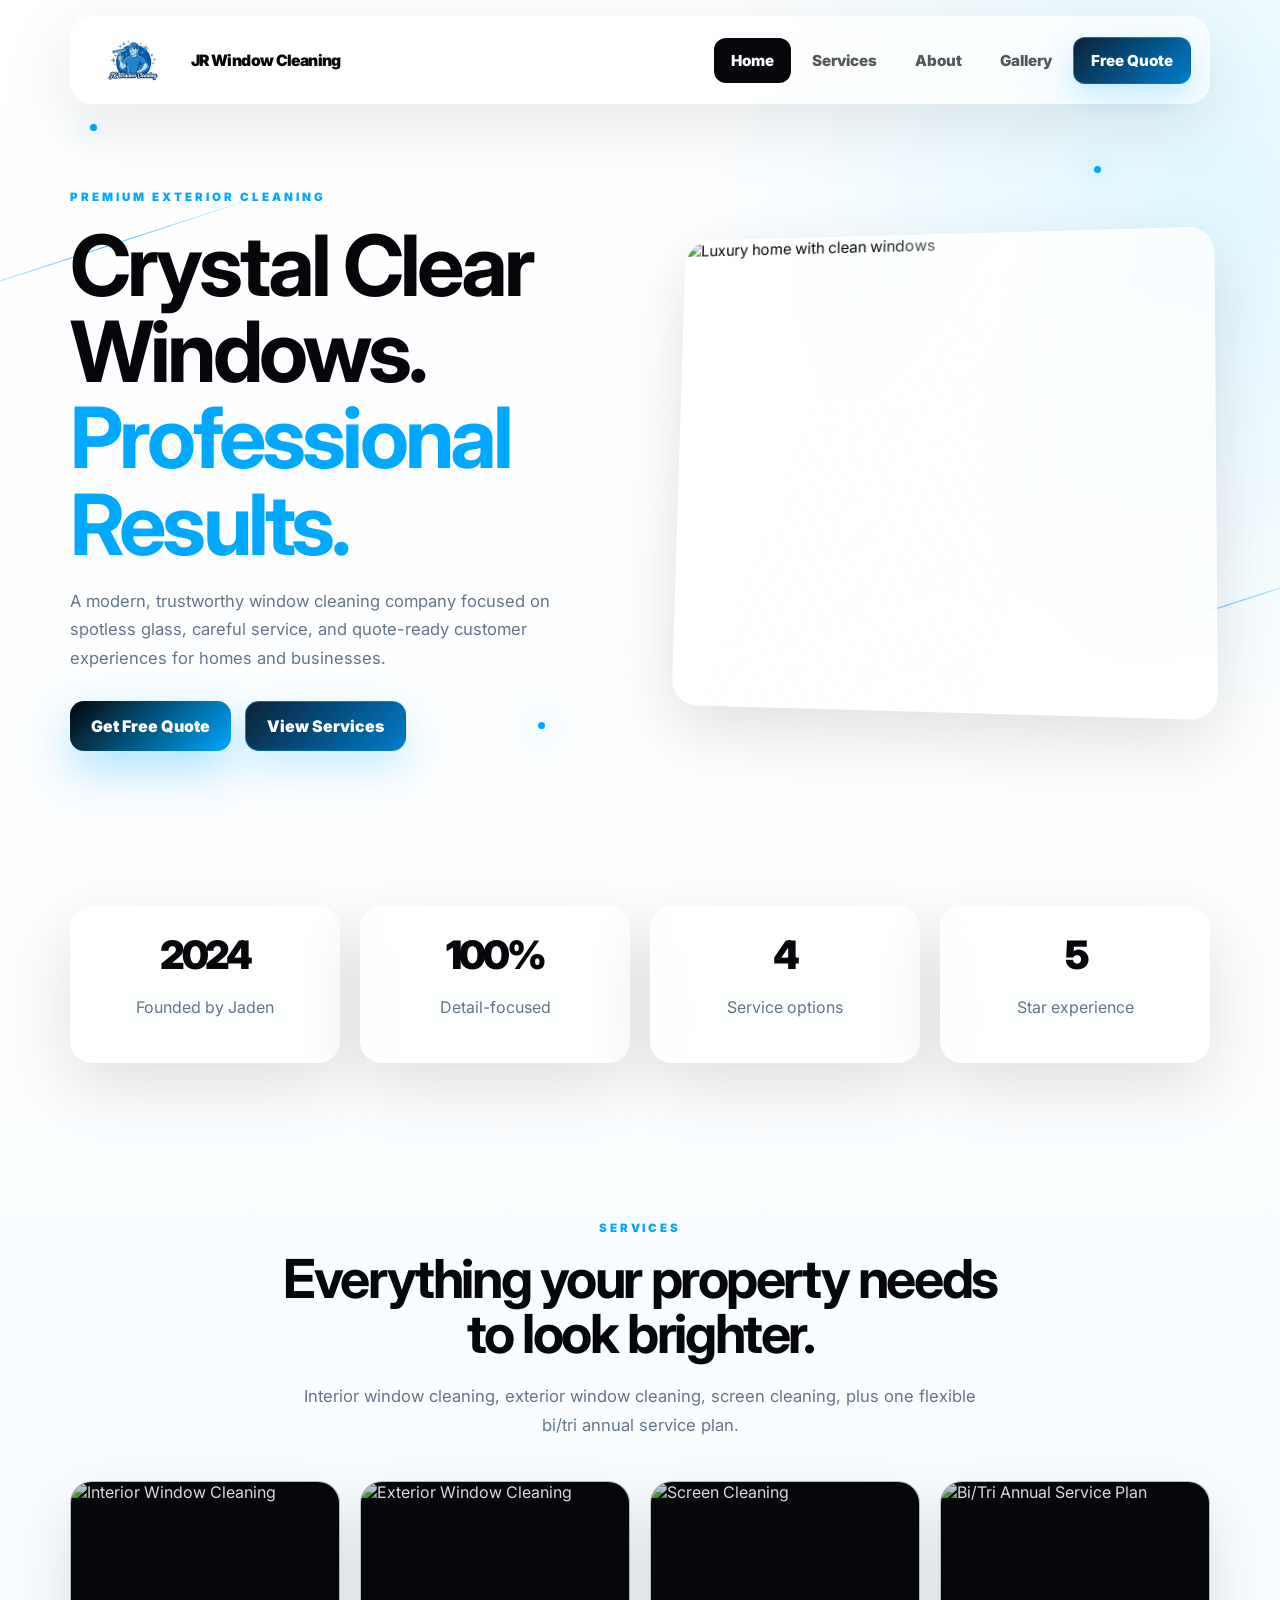
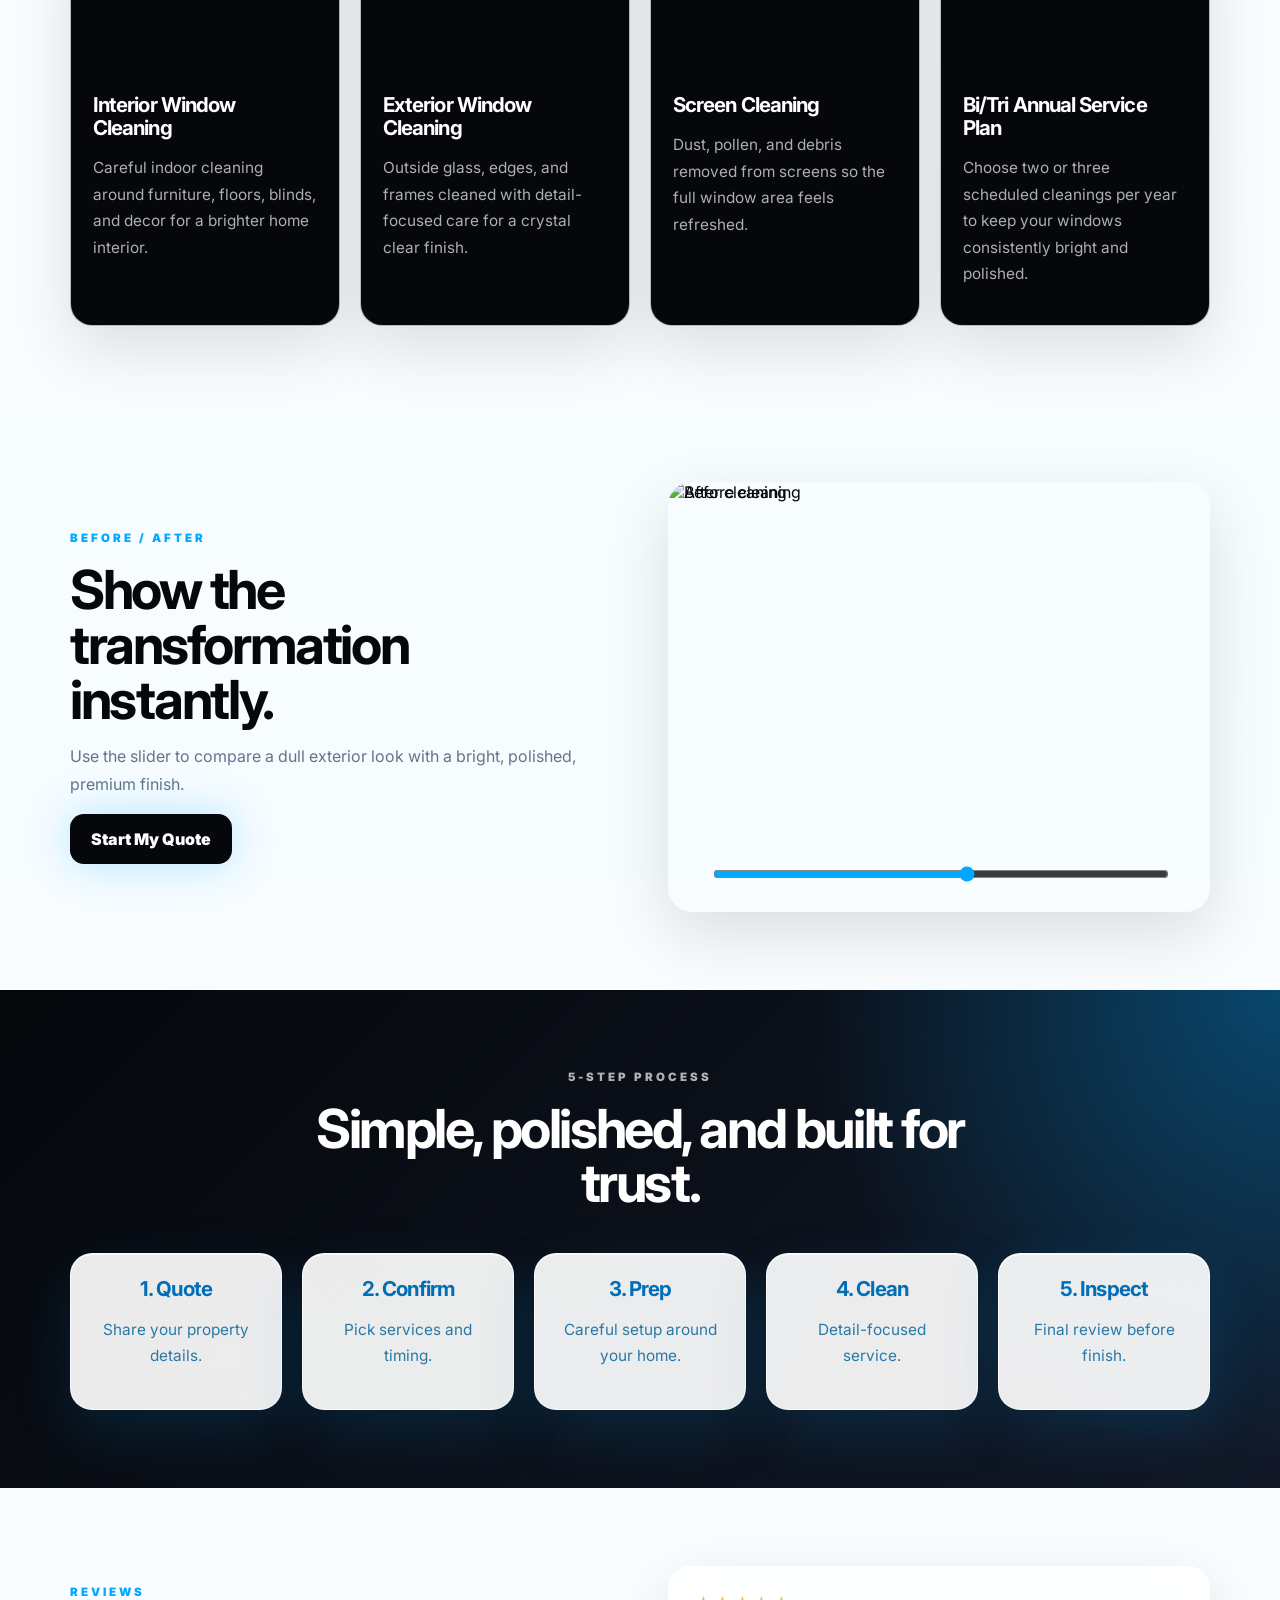
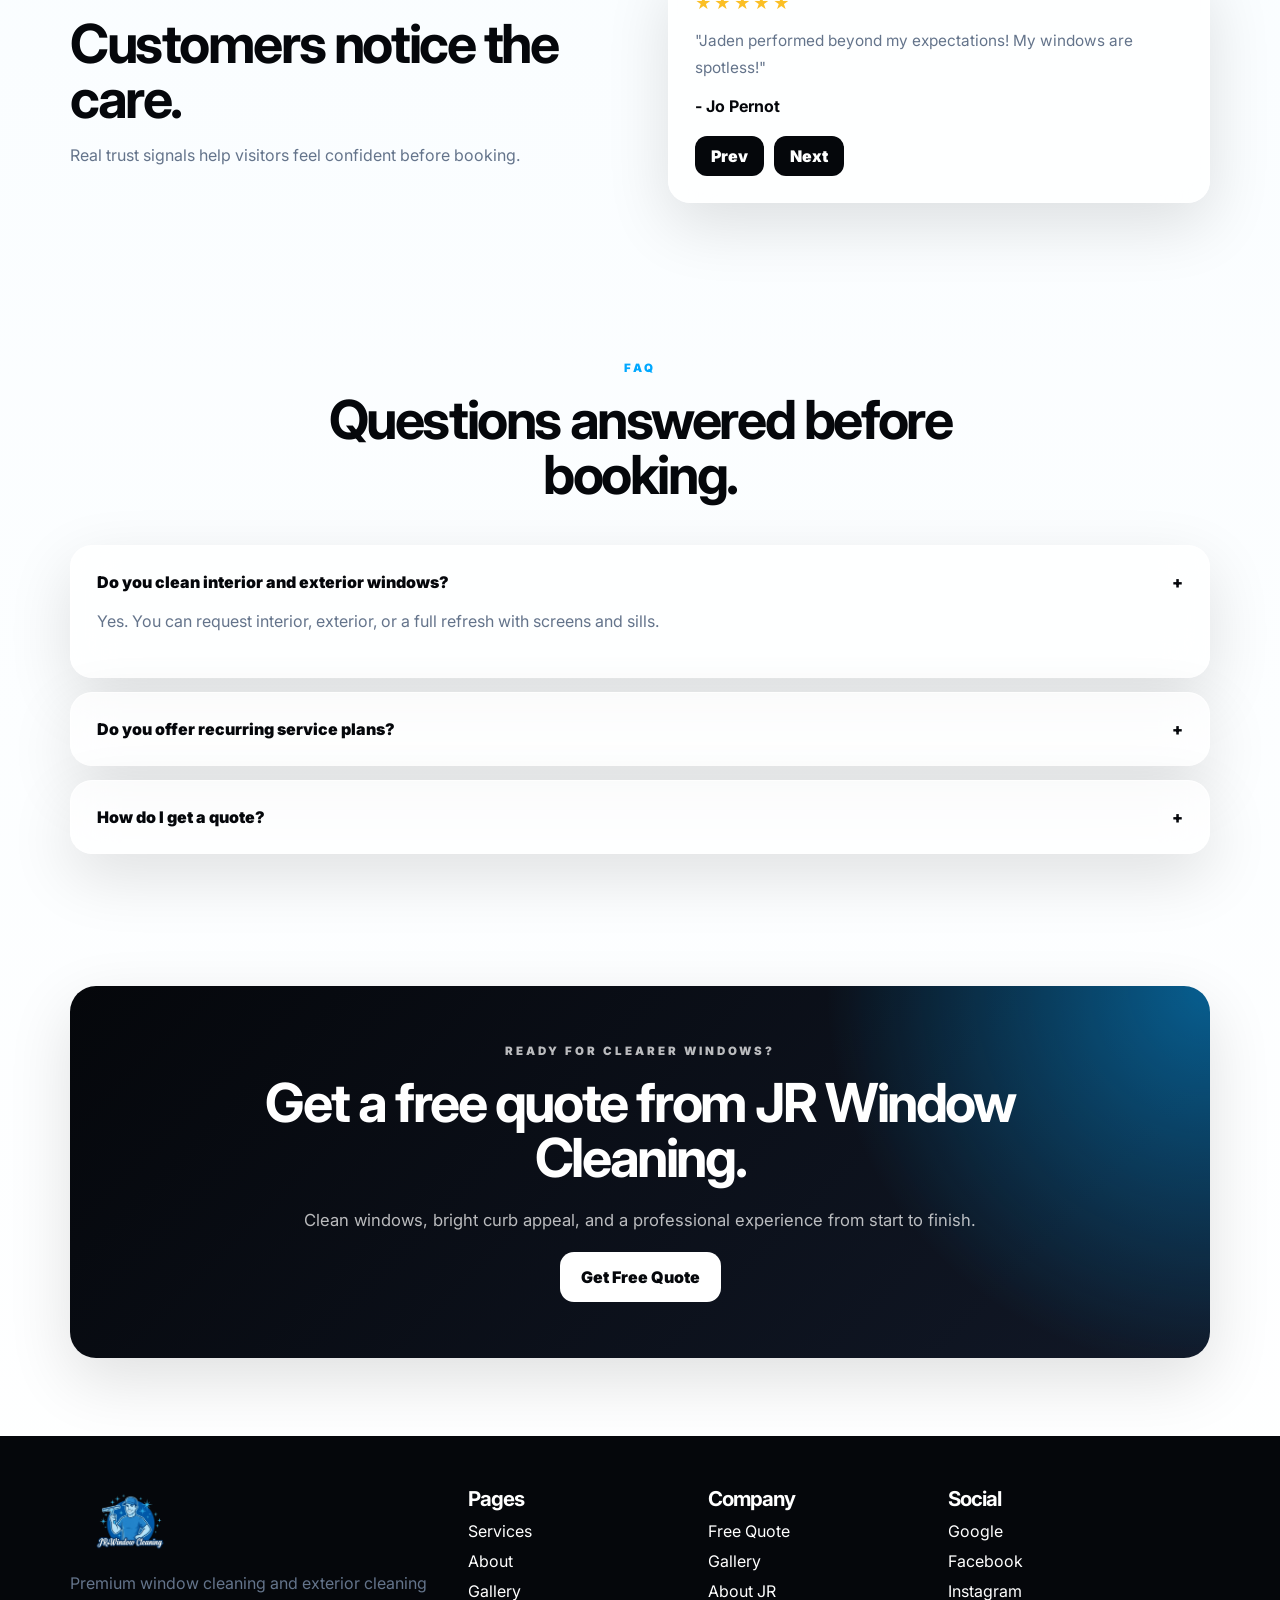
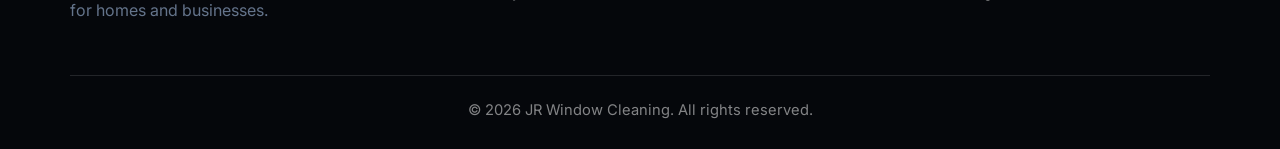
==== index.html @ 61d30426 "Publish Fix?" ====
<!DOCTYPE html>
<html lang="en">
<head>
  <meta charset="UTF-8">
  <meta name="viewport" content="width=device-width, initial-scale=1.0">
  <meta http-equiv="refresh" content="0; url=JR%20Windows%20-%20Copy/index.html">
  <title>JR Window Cleaning</title>
  <script>
    window.location.replace("JR%20Windows%20-%20Copy/index.html");
  </script>
</head>
<body>
  <p>Redirecting to JR Window Cleaning...</p>
  <p><a href="JR%20Windows%20-%20Copy/index.html">Open site</a></p>
</body>
</html>
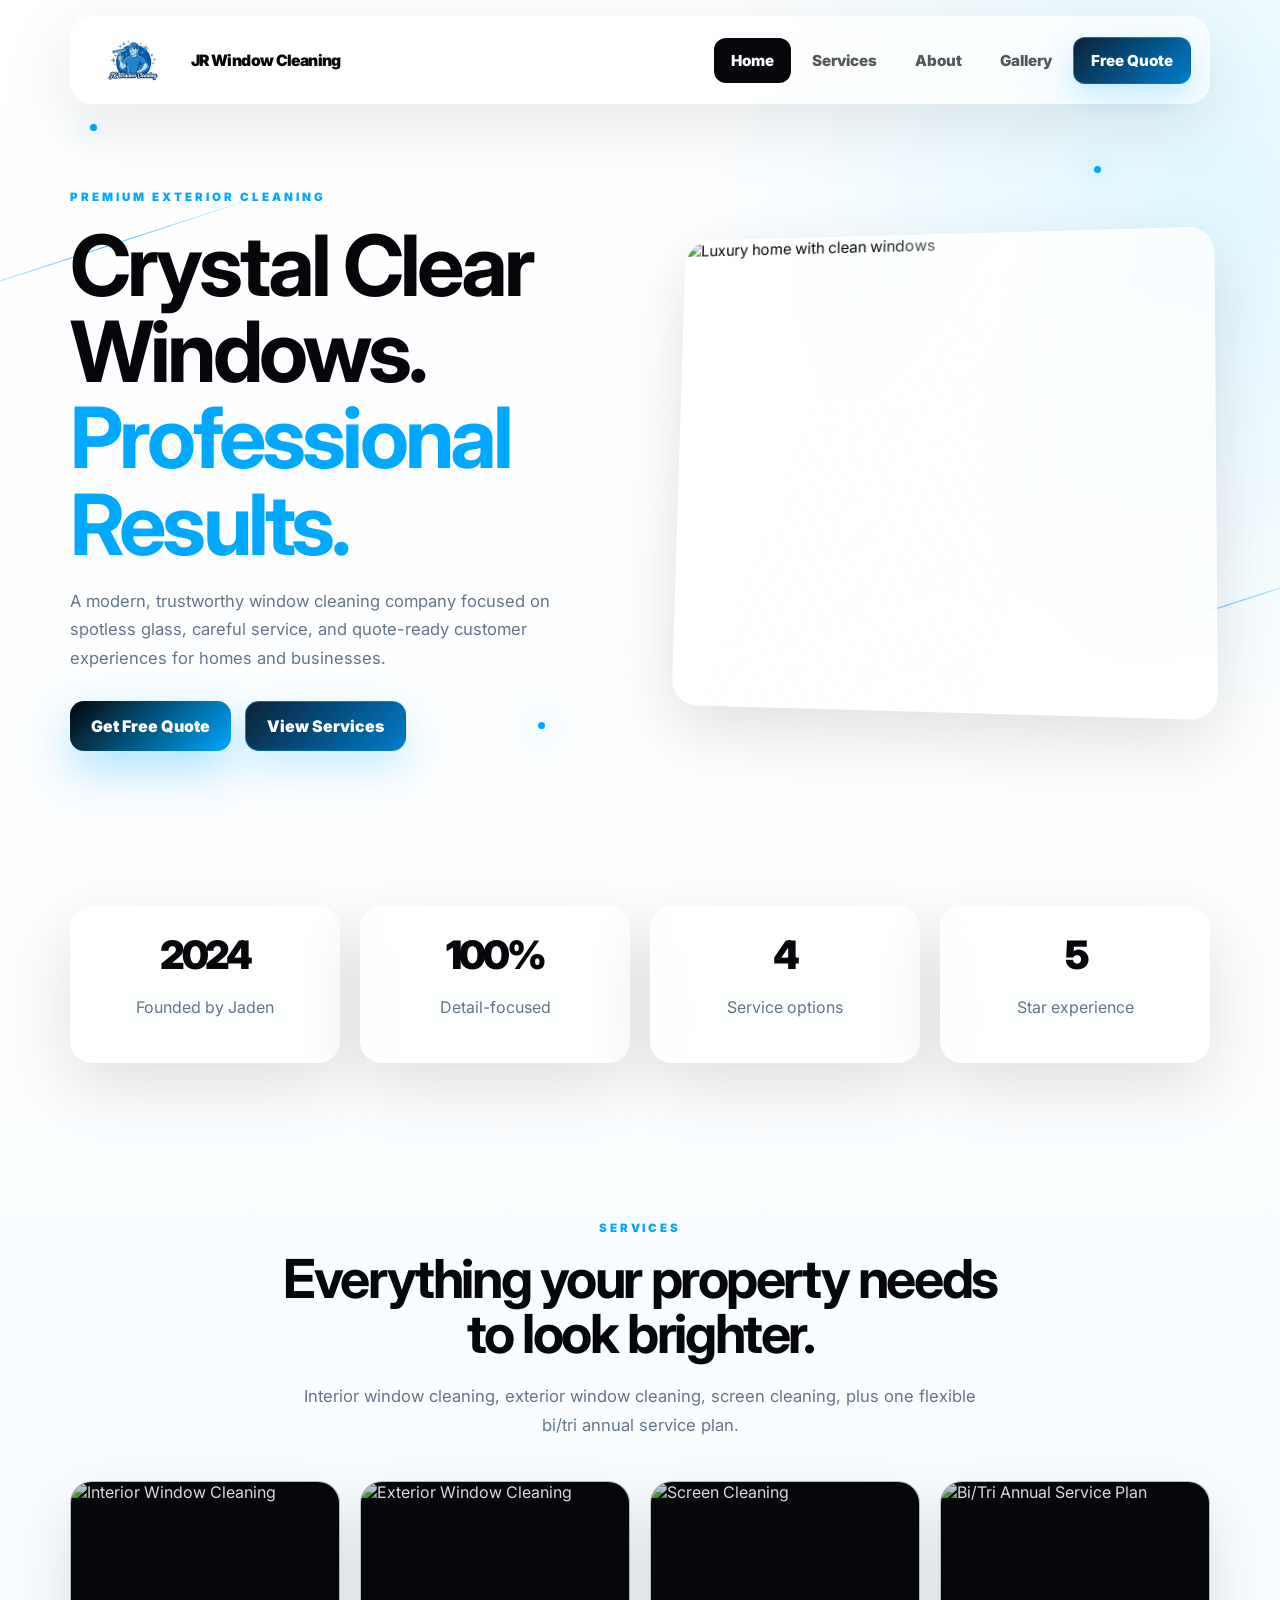
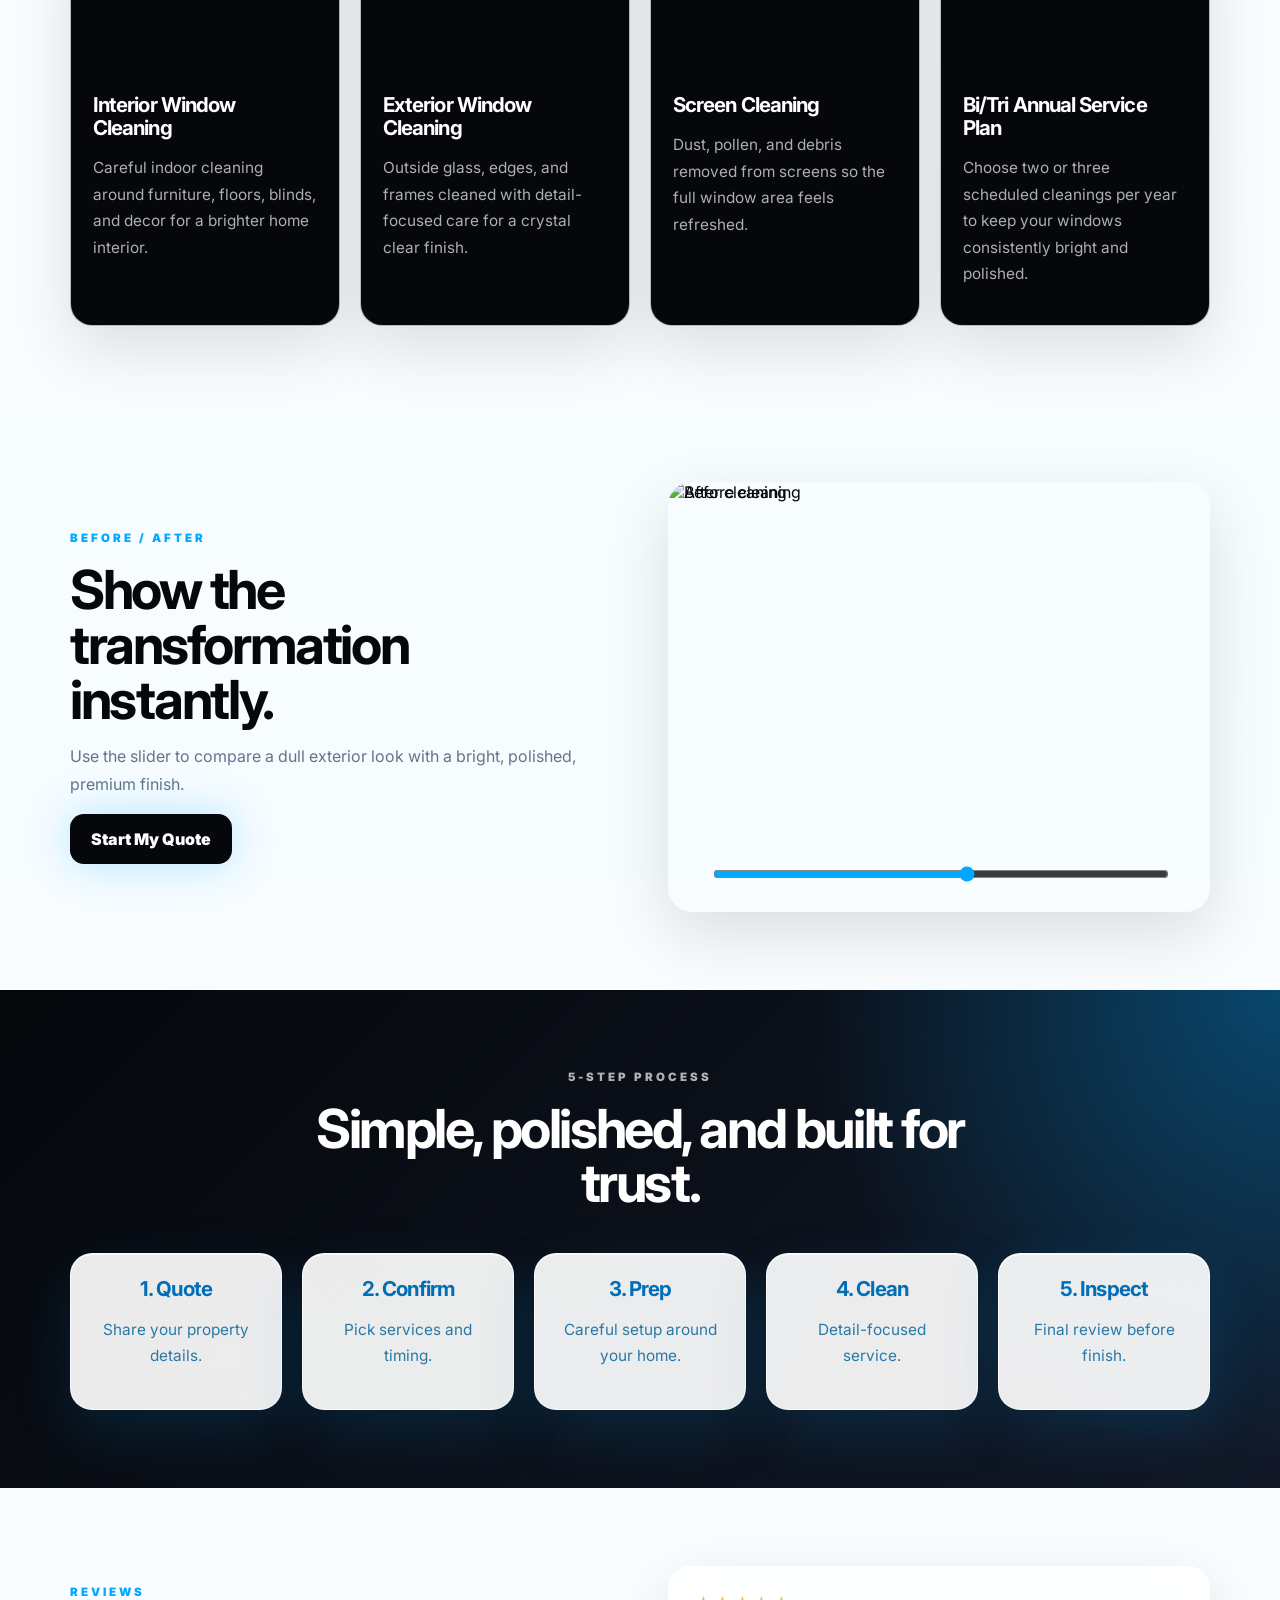
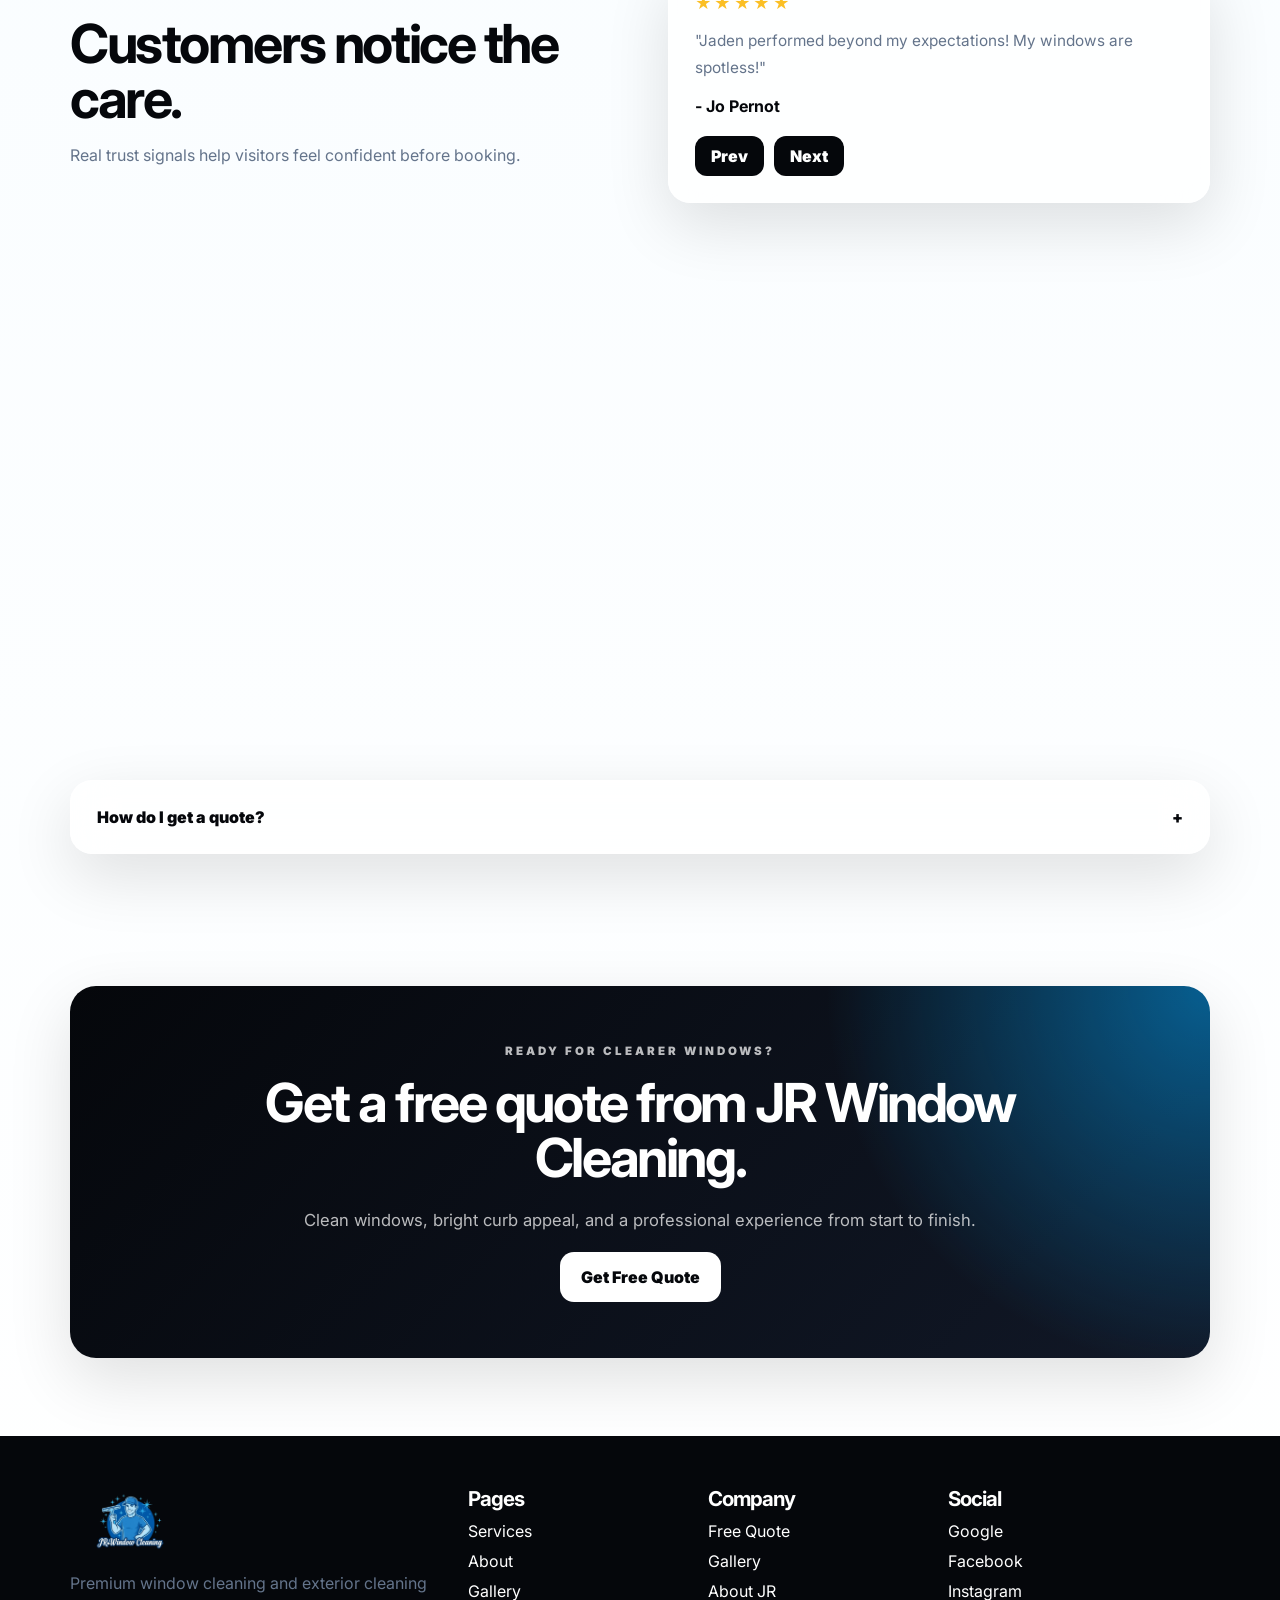
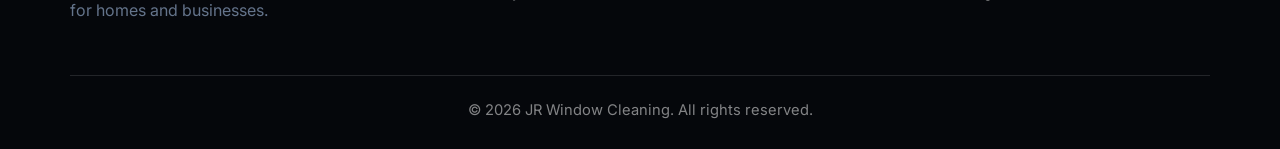
==== commit 3d9d6310: "Folder fix" ====
--- a/index.html
+++ b/index.html
@@ -1,16 +1,150 @@
-<!DOCTYPE html>
-<html lang="en">
-<head>
-  <meta charset="UTF-8">
-  <meta name="viewport" content="width=device-width, initial-scale=1.0">
-  <meta http-equiv="refresh" content="0; url=JR%20Windows%20-%20Copy/index.html">
-  <title>JR Window Cleaning</title>
-  <script>
-    window.location.replace("JR%20Windows%20-%20Copy/index.html");
-  </script>
-</head>
-<body>
-  <p>Redirecting to JR Window Cleaning...</p>
-  <p><a href="JR%20Windows%20-%20Copy/index.html">Open site</a></p>
-</body>
-</html>
+<!DOCTYPE html>
+<html lang="en">
+<head>
+  <meta charset="UTF-8">
+  <meta name="viewport" content="width=device-width, initial-scale=1.0">
+  <meta name="description" content="JR Window Cleaning provides premium interior window cleaning, exterior window cleaning, screen cleaning, and a recurring bi/tri annual service plan.">
+  <title>JR Window Cleaning | Crystal Clear Windows. Professional Results.</title>
+  <link rel="preconnect" href="https://fonts.googleapis.com">
+  <link rel="preconnect" href="https://fonts.gstatic.com" crossorigin>
+  <link href="https://fonts.googleapis.com/css2?family=Inter:wght@400;500;600;700;800;900&display=swap" rel="stylesheet">
+  <link rel="stylesheet" href="styles.css">
+</head>
+<body>
+  <header class="navbar">
+    <a class="brand" href="index.html"><img src="JR Windows Logo Transparent.png" alt="JR Window Cleaning logo"><span>JR Window Cleaning</span></a>
+    <nav class="nav-links">
+      <a class="active" href="index.html">Home</a>
+      <a href="services.html">Services</a>
+      <a href="about.html">About</a>
+      <a href="gallery.html">Gallery</a>
+      <a class="quote-link" href="free-quote.html">Free Quote</a>
+    </nav>
+    <button class="nav-toggle" aria-label="Open menu">☰</button>
+  </header>
+
+  <main>
+    <section class="hero">
+      <div class="particles"><span></span><span></span><span></span><span></span></div>
+      <span class="light-streak streak-one"></span>
+      <span class="light-streak streak-two"></span>
+      <div class="container hero-grid">
+        <div class="reveal">
+          <p class="eyebrow">Premium Exterior Cleaning</p>
+          <h1>Crystal Clear Windows. <span>Professional Results.</span></h1>
+          <p class="lead">A modern, trustworthy window cleaning company focused on spotless glass, careful service, and quote-ready customer experiences for homes and businesses.</p>
+          <div class="hero-actions">
+            <a class="btn blue" href="free-quote.html">Get Free Quote</a>
+            <a class="btn secondary" href="services.html">View Services</a>
+          </div>
+        </div>
+        <div class="hero-visual reveal">
+          <div class="visual-card">
+            <img src="https://images.unsplash.com/photo-1600566753151-384129cf4e3e?auto=format&fit=crop&w=1300&q=85" alt="Luxury home with clean windows">
+          </div>
+        </div>
+      </div>
+    </section>
+
+    <section class="section">
+      <div class="container stats-grid">
+        <article class="stat-card reveal"><strong data-count="2024">0</strong><p>Founded by Jaden</p></article>
+        <article class="stat-card reveal"><strong data-count="100" data-suffix="%">0</strong><p>Detail-focused</p></article>
+        <article class="stat-card reveal"><strong data-count="4">0</strong><p>Service options</p></article>
+        <article class="stat-card reveal"><strong data-count="5">0</strong><p>Star experience</p></article>
+      </div>
+    </section>
+
+    <section class="section">
+      <div class="container">
+        <div class="section-head reveal">
+          <p class="eyebrow">Services</p>
+          <h2>Everything your property needs to look brighter.</h2>
+          <p class="lead">Interior window cleaning, exterior window cleaning, screen cleaning, plus one flexible bi/tri annual service plan.</p>
+        </div>
+        <div class="services-grid" data-services data-limit="4"></div>
+      </div>
+    </section>
+
+    <section class="section">
+      <div class="container split">
+        <div class="reveal">
+          <p class="eyebrow">Before / After</p>
+          <h2>Show the transformation instantly.</h2>
+          <p>Use the slider to compare a dull exterior look with a bright, polished, premium finish.</p>
+          <a class="btn dark" href="free-quote.html">Start My Quote</a>
+        </div>
+        <div class="before-after reveal" data-before-after>
+          <img src="https://images.unsplash.com/photo-1600607687920-4e2a09cf159d?auto=format&fit=crop&w=1200&q=80" alt="Before cleaning">
+          <img class="after" src="https://images.unsplash.com/photo-1600585154526-990dced4db0d?auto=format&fit=crop&w=1200&q=80" alt="After cleaning">
+          <input type="range" min="8" max="92" value="55" aria-label="Before and after slider">
+        </div>
+      </div>
+    </section>
+
+    <section class="section dark-section">
+      <div class="container">
+        <div class="section-head reveal">
+          <p class="eyebrow">5-Step Process</p>
+          <h2>Simple, polished, and built for trust.</h2>
+        </div>
+        <div class="process-grid">
+          <article class="process-card reveal"><h3>1. Quote</h3><p>Share your property details.</p></article>
+          <article class="process-card reveal"><h3>2. Confirm</h3><p>Pick services and timing.</p></article>
+          <article class="process-card reveal"><h3>3. Prep</h3><p>Careful setup around your home.</p></article>
+          <article class="process-card reveal"><h3>4. Clean</h3><p>Detail-focused service.</p></article>
+          <article class="process-card reveal"><h3>5. Inspect</h3><p>Final review before finish.</p></article>
+        </div>
+      </div>
+    </section>
+
+    <section class="section">
+      <div class="container split">
+        <div class="reveal">
+          <p class="eyebrow">Reviews</p>
+          <h2>Customers notice the care.</h2>
+          <p>Real trust signals help visitors feel confident before booking.</p>
+        </div>
+        <div class="glass-card review-card carousel reveal" data-carousel>
+          <article class="testimonial active"><div class="stars">★★★★★</div><p>"Jaden performed beyond my expectations! My windows are spotless!"</p><strong>- Jo Pernot</strong></article>
+          <article class="testimonial"><div class="stars">★★★★★</div><p>"He did a great job and was very professional, respectful, and easy to communicate with."</p><strong>- Lillia Niaka</strong></article>
+          <div class="carousel-controls"><button data-prev>Prev</button><button data-next>Next</button></div>
+        </div>
+      </div>
+    </section>
+
+    <section class="section">
+      <div class="container">
+        <div class="section-head reveal">
+          <p class="eyebrow">FAQ</p>
+          <h2>Questions answered before booking.</h2>
+        </div>
+        <div class="faq-list">
+          <article class="faq-item reveal open"><button class="faq-question">Do you clean interior and exterior windows? <span>+</span></button><p class="faq-answer">Yes. You can request interior, exterior, or a full refresh with screens and sills.</p></article>
+          <article class="faq-item reveal"><button class="faq-question">Do you offer recurring service plans? <span>+</span></button><p class="faq-answer">Yes. JR Window Cleaning offers a bi/tri annual service plan with either two or three scheduled cleanings throughout the year.</p></article>
+          <article class="faq-item reveal"><button class="faq-question">How do I get a quote? <span>+</span></button><p class="faq-answer">Use the free quote page and share your service needs, timing, and approximate window count.</p></article>
+        </div>
+      </div>
+    </section>
+
+    <section class="container cta reveal">
+      <p class="eyebrow">Ready for clearer windows?</p>
+      <h2>Get a free quote from JR Window Cleaning.</h2>
+      <p class="lead">Clean windows, bright curb appeal, and a professional experience from start to finish.</p>
+      <a class="btn light" href="free-quote.html">Get Free Quote</a>
+    </section>
+  </main>
+
+  <footer class="footer">
+    <div class="container footer-grid">
+      <div><img src="JR Windows Logo Transparent.png" alt="JR Window Cleaning logo"><p>Premium window cleaning and exterior cleaning for homes and businesses.</p></div>
+      <div><h3>Pages</h3><a href="services.html">Services</a><a href="about.html">About</a><a href="gallery.html">Gallery</a></div>
+      <div><h3>Company</h3><a href="free-quote.html">Free Quote</a><a href="gallery.html">Gallery</a><a href="about.html">About JR</a></div>
+      <div><h3>Social</h3><a href="#">Google</a><a href="#">Facebook</a><a href="#">Instagram</a></div>
+    </div>
+    <p class="footer-copy">© 2026 JR Window Cleaning. All rights reserved.</p>
+  </footer>
+
+  <script src="script.js"></script>
+</body>
+</html>
--- a/styles.css
+++ b/styles.css
@@ -0,0 +1,1036 @@
+:root {
+  --black: #05070b;
+  --charcoal: #111827;
+  --blue: #00a8ff;
+  --blue-2: #57d6ff;
+  --ice: #effaff;
+  --white: #ffffff;
+  --muted: #64748b;
+  --line: rgba(5, 7, 11, 0.12);
+  --glass: rgba(255, 255, 255, 0.72);
+  --shadow: 0 22px 64px rgba(5, 7, 11, 0.12);
+  --radius: 22px;
+}
+
+* {
+  box-sizing: border-box;
+}
+
+html {
+  scroll-behavior: smooth;
+}
+
+body {
+  margin: 0;
+  font-family: Inter, system-ui, -apple-system, BlinkMacSystemFont, "Segoe UI", sans-serif;
+  font-size: 16px;
+  color: var(--black);
+  background:
+    radial-gradient(circle at 4% -12%, rgba(0, 168, 255, 0.12), transparent 24rem),
+    radial-gradient(circle at 94% 4%, rgba(87, 214, 255, 0.18), transparent 32rem),
+    linear-gradient(180deg, #fff 0%, #f7fcff 45%, #fff 100%);
+  overflow-x: hidden;
+}
+
+body.menu-open {
+  overflow: hidden;
+}
+
+a {
+  color: inherit;
+  text-decoration: none;
+}
+
+img {
+  display: block;
+  max-width: 100%;
+}
+
+button,
+input,
+select,
+textarea {
+  font: inherit;
+}
+
+.container {
+  width: min(1140px, calc(100% - 40px));
+  margin: 0 auto;
+}
+
+.section {
+  padding: 78px 0;
+}
+
+.page-hero {
+  padding: 132px 0 54px;
+  text-align: center;
+}
+
+.page-hero h1 {
+  max-width: 940px;
+  margin-left: auto;
+  margin-right: auto;
+}
+
+.page-hero .lead {
+  margin-left: auto;
+  margin-right: auto;
+}
+
+.quote-hero {
+  padding-bottom: 28px;
+  text-align: center;
+}
+
+.quote-hero h1 {
+  max-width: 940px;
+  margin-left: auto;
+  margin-right: auto;
+}
+
+.quote-hero .lead {
+  max-width: 720px;
+  margin-left: auto;
+  margin-right: auto;
+}
+
+.eyebrow {
+  margin: 0 0 14px;
+  color: var(--blue);
+  font-size: 0.72rem;
+  font-weight: 900;
+  letter-spacing: 0.26em;
+  text-transform: uppercase;
+}
+
+h1,
+h2,
+h3 {
+  margin: 0;
+  letter-spacing: -0.045em;
+  line-height: 1.02;
+}
+
+h1 {
+  font-size: clamp(2.7rem, 6.6vw, 5.9rem);
+  max-width: 920px;
+}
+
+h2 {
+  font-size: clamp(2rem, 4.2vw, 3.75rem);
+}
+
+h3 {
+  font-size: 1.28rem;
+  line-height: 1.12;
+}
+
+p {
+  color: var(--muted);
+  line-height: 1.72;
+}
+
+.lead {
+  max-width: 700px;
+  margin: 20px auto 0;
+  font-size: 1.04rem;
+}
+
+.navbar {
+  position: fixed;
+  top: 16px;
+  left: 50%;
+  z-index: 100;
+  width: min(1140px, calc(100% - 24px));
+  transform: translateX(-50%);
+  display: flex;
+  align-items: center;
+  justify-content: space-between;
+  gap: 16px;
+  padding: 15px 18px;
+  border: 1px solid rgba(255, 255, 255, 0.7);
+  border-radius: 22px;
+  background: rgba(255, 255, 255, 0.62);
+  box-shadow: 0 18px 70px rgba(5, 7, 11, 0.1);
+  backdrop-filter: blur(22px);
+  transition: 0.3s ease;
+}
+
+.navbar.scrolled {
+  background: rgba(255, 255, 255, 0.9);
+  transform: translate(-50%, -4px);
+}
+
+.brand {
+  display: flex;
+  align-items: center;
+  gap: 14px;
+  font-size: 0.98rem;
+  font-weight: 950;
+  letter-spacing: -0.04em;
+}
+
+.brand img {
+  width: 88px;
+  height: 56px;
+  object-fit: contain;
+  border-radius: 14px;
+  background: transparent;
+}
+
+.nav-links {
+  display: flex;
+  align-items: center;
+  gap: 4px;
+}
+
+.nav-links a {
+  padding: 13px 17px;
+  border-radius: 12px;
+  color: rgba(5, 7, 11, 0.68);
+  font-size: 0.95rem;
+  font-weight: 850;
+  transition: 0.22s ease;
+}
+
+.nav-links a:hover,
+.nav-links a.active {
+  color: var(--white);
+  background: var(--black);
+}
+
+.nav-links a.quote-link,
+.nav-links a.quote-link.active,
+.nav-links a.quote-link:hover {
+  color: var(--white);
+  border: 1px solid rgba(0, 168, 255, 0.42);
+  background: linear-gradient(135deg, #0a2238, #007dcc);
+  box-shadow: 0 12px 30px rgba(0, 168, 255, 0.22);
+}
+
+.nav-toggle {
+  display: none;
+  width: 58px;
+  height: 58px;
+  border: 0;
+  border-radius: 14px;
+  color: var(--white);
+  background: var(--black);
+  cursor: pointer;
+}
+
+.btn {
+  display: inline-flex;
+  align-items: center;
+  justify-content: center;
+  gap: 10px;
+  min-height: 50px;
+  padding: 0 21px;
+  border: 0;
+  border-radius: 14px;
+  font-weight: 950;
+  cursor: pointer;
+  transition: 0.25s ease;
+}
+
+.btn:hover {
+  transform: translateY(-4px);
+}
+
+.btn.dark {
+  color: var(--white);
+  background: var(--black);
+  box-shadow: 0 0 45px rgba(0, 168, 255, 0.28);
+}
+
+.btn.blue {
+  color: var(--white);
+  background: linear-gradient(135deg, var(--black), var(--blue));
+  box-shadow: 0 18px 48px rgba(0, 168, 255, 0.34);
+}
+
+.btn.light {
+  color: var(--black);
+  background: var(--white);
+}
+
+.btn.secondary {
+  color: var(--white);
+  border: 1px solid rgba(0, 168, 255, 0.42);
+  background: linear-gradient(135deg, #0a2238, #007dcc);
+  box-shadow: 0 16px 42px rgba(0, 168, 255, 0.22);
+}
+
+.hero {
+  position: relative;
+  min-height: 92vh;
+  display: grid;
+  align-items: center;
+  padding: 124px 0 56px;
+  overflow: hidden;
+}
+
+.hero-grid {
+  position: relative;
+  z-index: 2;
+}
+
+.hero-grid,
+.split,
+.contact-grid,
+.quote-grid {
+  display: grid;
+  grid-template-columns: minmax(0, 1fr) minmax(0, 1fr);
+  gap: clamp(28px, 5vw, 56px);
+  align-items: center;
+}
+
+.hero .lead {
+  margin-left: 0;
+}
+
+.split p {
+  max-width: 620px;
+}
+
+.hero h1 span {
+  color: var(--blue);
+}
+
+.hero-actions {
+  display: flex;
+  flex-wrap: wrap;
+  gap: 14px;
+  margin-top: 28px;
+}
+
+.hero-visual {
+  position: relative;
+  min-height: 480px;
+  perspective: 1200px;
+}
+
+.visual-card {
+  position: absolute;
+  inset: 0;
+  overflow: hidden;
+  border: 1px solid rgba(255, 255, 255, 0.7);
+  border-radius: 26px;
+  background: var(--glass);
+  box-shadow: var(--shadow);
+  backdrop-filter: blur(24px);
+  transform: rotateY(-8deg) rotateX(5deg);
+}
+
+.visual-card img {
+  width: 100%;
+  height: 100%;
+  object-fit: cover;
+}
+
+.visual-card::after {
+  content: "";
+  position: absolute;
+  inset: -60%;
+  background: linear-gradient(110deg, transparent 40%, rgba(255, 255, 255, 0.72), transparent 58%);
+  animation: shine 5s ease-in-out infinite;
+}
+
+.hero-badge {
+  position: absolute;
+  z-index: 2;
+  border-radius: 14px;
+  padding: 12px 15px;
+  color: var(--black);
+  background: rgba(255, 255, 255, 0.86);
+  box-shadow: var(--shadow);
+  font-size: 0.88rem;
+  font-weight: 900;
+}
+
+.badge-a {
+  top: 34px;
+  right: -8px;
+}
+
+.badge-b {
+  left: -8px;
+  bottom: 42px;
+}
+
+.particles span,
+.light-streak {
+  position: absolute;
+  pointer-events: none;
+}
+
+.particles span {
+  width: 7px;
+  height: 7px;
+  border-radius: 4px;
+  background: var(--blue);
+  box-shadow: 0 0 28px var(--blue);
+  animation: float 7s ease-in-out infinite;
+}
+
+.particles span:nth-child(1) { left: 7%; top: 15%; }
+.particles span:nth-child(2) { right: 14%; top: 20%; animation-delay: -2s; }
+.particles span:nth-child(3) { left: 42%; bottom: 12%; animation-delay: -4s; }
+.particles span:nth-child(4) { right: 28%; bottom: 30%; animation-delay: -6s; }
+
+.light-streak {
+  width: 360px;
+  height: 1px;
+  background: linear-gradient(90deg, transparent, rgba(0, 168, 255, 0.75), transparent);
+  transform: rotate(-18deg);
+  animation: streak 7s ease-in-out infinite;
+}
+
+.streak-one { top: 30%; left: -80px; }
+.streak-two { bottom: 25%; right: -80px; animation-delay: -3s; }
+
+.glass-card,
+.service-card,
+.review-card,
+.form-card,
+.faq-item,
+.process-card,
+.stat-card {
+  border: 1px solid rgba(255, 255, 255, 0.72);
+  border-radius: var(--radius);
+  background: var(--glass);
+  box-shadow: var(--shadow);
+  backdrop-filter: blur(22px);
+}
+
+.section-head {
+  max-width: 760px;
+  margin: 0 auto 42px;
+  text-align: center;
+}
+
+.section-head h2,
+.cta h2 {
+  max-width: 820px;
+  margin-left: auto;
+  margin-right: auto;
+}
+
+.section-head .lead,
+.cta .lead {
+  margin-left: auto;
+  margin-right: auto;
+}
+
+.stats-grid,
+.services-grid,
+.process-grid,
+.reviews-grid,
+.gallery-grid {
+  display: grid;
+  gap: 20px;
+}
+
+.stats-grid {
+  grid-template-columns: repeat(auto-fit, minmax(190px, 1fr));
+}
+
+.services-grid {
+  grid-template-columns: repeat(auto-fit, minmax(245px, 1fr));
+}
+
+.process-grid {
+  grid-template-columns: repeat(auto-fit, minmax(175px, 1fr));
+}
+
+.reviews-grid {
+  grid-template-columns: repeat(auto-fit, minmax(260px, 1fr));
+}
+
+.stat-card,
+.process-card {
+  padding: 24px;
+  text-align: center;
+}
+
+.dark-section .process-card {
+  border-color: rgba(255, 255, 255, 0.78);
+  background: rgba(255, 255, 255, 0.92);
+  box-shadow:
+    0 22px 60px rgba(0, 168, 255, 0.14),
+    inset 0 1px 0 rgba(255, 255, 255, 0.7);
+}
+
+.dark-section .process-card h3 {
+  color: #006fb8;
+}
+
+.dark-section .process-card p {
+  color: #2879a8;
+}
+
+.stat-card strong {
+  display: block;
+  color: var(--black);
+  font-size: 2.45rem;
+  font-weight: 950;
+  letter-spacing: -0.08em;
+}
+
+.service-card {
+  overflow: hidden;
+  color: var(--white);
+  background: var(--black);
+  transition: 0.35s ease;
+}
+
+.service-card:hover {
+  transform: translateY(-10px);
+  box-shadow: 0 0 60px rgba(0, 168, 255, 0.38);
+}
+
+.service-card img {
+  width: 100%;
+  height: 190px;
+  object-fit: cover;
+  opacity: 0.85;
+  transition: 0.55s ease;
+}
+
+.service-card:hover img {
+  transform: scale(1.08);
+}
+
+.service-card div {
+  padding: 22px;
+}
+
+.service-card p,
+.review-card p,
+.process-card p {
+  font-size: 0.96rem;
+}
+
+.service-card p,
+.dark-section p {
+  color: rgba(255, 255, 255, 0.68);
+}
+
+.dark-section {
+  color: var(--white);
+  background:
+    radial-gradient(circle at top right, rgba(0, 168, 255, 0.35), transparent 30rem),
+    linear-gradient(135deg, var(--black), var(--charcoal));
+}
+
+.before-after {
+  position: relative;
+  overflow: hidden;
+  height: 430px;
+  border-radius: 24px;
+  box-shadow: var(--shadow);
+}
+
+.before-after img {
+  position: absolute;
+  inset: 0;
+  width: 100%;
+  height: 100%;
+  object-fit: cover;
+}
+
+.before-after .after {
+  clip-path: inset(0 45% 0 0);
+}
+
+.before-after input {
+  position: absolute;
+  left: 8%;
+  right: 8%;
+  bottom: 28px;
+  z-index: 5;
+  width: 84%;
+  accent-color: var(--blue);
+}
+
+.gallery-grid {
+  grid-template-columns: repeat(auto-fit, minmax(260px, 1fr));
+}
+
+.gallery-item {
+  position: relative;
+  overflow: hidden;
+  min-height: 280px;
+  border-radius: 22px;
+  box-shadow: var(--shadow);
+}
+
+.gallery-item.tall {
+  min-height: 390px;
+}
+
+.gallery-item img {
+  width: 100%;
+  height: 100%;
+  object-fit: cover;
+  transition: 0.6s ease;
+}
+
+.gallery-item:hover img {
+  transform: scale(1.06);
+}
+
+.review-card,
+.form-card,
+.faq-item {
+  padding: 26px;
+}
+
+.stars {
+  color: #fbbf24;
+  letter-spacing: 0.15em;
+}
+
+.carousel {
+  position: relative;
+}
+
+.testimonial {
+  display: none;
+}
+
+.testimonial.active {
+  display: block;
+  animation: fadeUp 0.35s ease both;
+}
+
+.carousel-controls {
+  display: flex;
+  gap: 10px;
+  margin-top: 20px;
+}
+
+.carousel-controls button,
+.faq-question {
+  border: 0;
+  cursor: pointer;
+}
+
+.carousel-controls button {
+  padding: 10px 16px;
+  border-radius: 12px;
+  color: var(--white);
+  background: var(--black);
+  font-weight: 900;
+}
+
+.faq-list {
+  display: grid;
+  gap: 14px;
+}
+
+.faq-question {
+  display: flex;
+  justify-content: space-between;
+  width: 100%;
+  padding: 0;
+  color: var(--black);
+  background: transparent;
+  font-size: 1rem;
+  font-weight: 950;
+  text-align: left;
+}
+
+.faq-answer {
+  display: none;
+}
+
+.faq-item.open .faq-answer {
+  display: block;
+  animation: fadeUp 0.3s ease both;
+}
+
+.quote-calculator,
+.contact-details {
+  padding: 26px;
+}
+
+.detail-list {
+  display: grid;
+  gap: 14px;
+  margin-top: 24px;
+}
+
+.detail-list div {
+  padding: 18px;
+  border: 1px solid rgba(0, 168, 255, 0.16);
+  border-radius: 16px;
+  background: rgba(255, 255, 255, 0.58);
+}
+
+.detail-list strong {
+  display: block;
+  margin-bottom: 6px;
+  color: #006fb8;
+}
+
+.detail-list span {
+  display: block;
+  color: var(--muted);
+  line-height: 1.6;
+}
+
+.quote-total {
+  margin-top: 22px;
+  padding: 24px;
+  border-radius: 18px;
+  color: var(--white);
+  background: var(--black);
+}
+
+.quote-total strong {
+  display: block;
+  font-size: 2.05rem;
+  letter-spacing: -0.07em;
+}
+
+.form-grid {
+  display: grid;
+  gap: 16px;
+}
+
+.form-grid label {
+  display: grid;
+  gap: 8px;
+  color: rgba(5, 7, 11, 0.62);
+  font-size: 0.78rem;
+  font-weight: 950;
+  letter-spacing: 0.12em;
+  text-transform: uppercase;
+}
+
+.form-grid input,
+.form-grid select,
+.form-grid textarea {
+  width: 100%;
+  border: 1px solid var(--line);
+  border-radius: 12px;
+  padding: 15px 16px;
+  color: var(--black);
+  background: rgba(255, 255, 255, 0.9);
+  outline: none;
+  text-transform: none;
+  letter-spacing: 0;
+}
+
+.form-grid input:focus,
+.form-grid select:focus,
+.form-grid textarea:focus {
+  border-color: var(--blue);
+  box-shadow: 0 0 0 5px rgba(0, 168, 255, 0.13);
+}
+
+.form-status {
+  margin: 0;
+  color: var(--blue);
+  font-weight: 900;
+}
+
+.cta {
+  margin: 54px auto 78px;
+  padding: 56px 28px;
+  border-radius: 26px;
+  color: var(--white);
+  text-align: center;
+  background:
+    radial-gradient(circle at top right, rgba(0, 168, 255, 0.5), transparent 24rem),
+    linear-gradient(135deg, var(--black), var(--charcoal));
+  box-shadow: var(--shadow);
+}
+
+.cta p {
+  color: rgba(255, 255, 255, 0.72);
+}
+
+.cta .btn {
+  margin-top: 18px;
+}
+
+.footer {
+  padding: 52px 0 26px;
+  color: rgba(255, 255, 255, 0.68);
+  background: var(--black);
+}
+
+.footer-grid {
+  display: grid;
+  grid-template-columns: 1.4fr 0.8fr 0.8fr 1fr;
+  gap: 30px;
+}
+
+.footer h3,
+.footer a {
+  color: var(--white);
+}
+
+.footer a {
+  display: block;
+  margin: 10px 0;
+}
+
+.footer-copy {
+  width: min(1140px, calc(100% - 40px));
+  margin: 34px auto 0;
+  padding-top: 22px;
+  border-top: 1px solid rgba(255, 255, 255, 0.12);
+  color: rgba(255, 255, 255, 0.5);
+  font-size: 0.92rem;
+  text-align: center;
+}
+
+.footer img {
+  width: 120px;
+  border-radius: 16px;
+  background: transparent;
+  padding: 0;
+}
+
+.reveal {
+  opacity: 1;
+  transform: none;
+}
+
+.js .reveal {
+  opacity: 0;
+  transform: translateY(34px);
+  transition: opacity 0.7s ease, transform 0.7s ease;
+}
+
+.js .reveal.visible {
+  opacity: 1;
+  transform: translateY(0);
+}
+
+@keyframes shine {
+  0%, 52% { transform: translateX(-35%) rotate(12deg); }
+  100% { transform: translateX(35%) rotate(12deg); }
+}
+
+@keyframes float {
+  0%, 100% { transform: translateY(0) scale(1); opacity: 0.45; }
+  50% { transform: translateY(-34px) scale(1.3); opacity: 1; }
+}
+
+@keyframes streak {
+  0%, 100% { opacity: 0; transform: translateX(-30px) rotate(-18deg); }
+  50% { opacity: 1; transform: translateX(60px) rotate(-18deg); }
+}
+
+@keyframes fadeUp {
+  from { opacity: 0; transform: translateY(14px); }
+  to { opacity: 1; transform: translateY(0); }
+}
+
+@media (max-width: 980px) {
+  h1 {
+    font-size: clamp(2.65rem, 9vw, 4.6rem);
+  }
+
+  h2 {
+    font-size: clamp(2rem, 7vw, 3.3rem);
+  }
+
+  .nav-toggle {
+    display: grid;
+    place-items: center;
+  }
+
+  .nav-links {
+    position: fixed;
+    left: 12px;
+    right: 12px;
+    top: 86px;
+    display: grid;
+    padding: 18px;
+    border-radius: 18px;
+    background: rgba(255, 255, 255, 0.96);
+    box-shadow: var(--shadow);
+    opacity: 0;
+    pointer-events: none;
+    transform: translateY(-10px);
+    transition: 0.25s ease;
+  }
+
+  .menu-open .nav-links {
+    opacity: 1;
+    pointer-events: auto;
+    transform: translateY(0);
+  }
+
+  .hero-grid,
+  .split,
+  .contact-grid,
+  .quote-grid {
+    grid-template-columns: 1fr;
+    gap: 34px;
+  }
+
+  .stats-grid,
+  .services-grid,
+  .process-grid,
+  .reviews-grid,
+  .gallery-grid,
+  .footer-grid {
+    grid-template-columns: repeat(2, minmax(0, 1fr));
+  }
+
+  .hero-visual {
+    min-height: 410px;
+    max-width: 680px;
+    width: 100%;
+    margin: 0 auto;
+  }
+
+  .visual-card {
+    transform: none;
+  }
+
+  .page-hero {
+    padding-top: 126px;
+  }
+}
+
+@media (max-width: 640px) {
+  body {
+    font-size: 15px;
+  }
+
+  .nav-toggle {
+    color: var(--white);
+    border: 1px solid rgba(0, 168, 255, 0.42);
+    background: linear-gradient(135deg, #0a2238, #007dcc);
+    box-shadow: 0 12px 30px rgba(0, 168, 255, 0.22);
+  }
+
+  .container {
+    width: min(100% - 28px, 1140px);
+  }
+
+  .section {
+    padding: 58px 0;
+  }
+
+  .page-hero {
+    padding: 112px 0 40px;
+  }
+
+  .quote-hero {
+    padding-bottom: 22px;
+  }
+
+  .eyebrow {
+    font-size: 0.66rem;
+    letter-spacing: 0.2em;
+  }
+
+  .brand {
+    gap: 8px;
+    min-width: 0;
+  }
+
+  .brand img {
+    width: 68px;
+    height: 44px;
+  }
+
+  .brand span {
+    display: block;
+    font-size: 0.82rem;
+    white-space: nowrap;
+  }
+
+  .navbar {
+    border-radius: 18px;
+    top: 10px;
+    width: calc(100% - 20px);
+  }
+
+  .hero {
+    min-height: auto;
+    padding: 108px 0 44px;
+  }
+
+  .hero h1,
+  h1 {
+    font-size: clamp(2.55rem, 12.5vw, 3.95rem);
+    line-height: 0.98;
+  }
+
+  h2 {
+    font-size: clamp(1.9rem, 9vw, 2.75rem);
+  }
+
+  h3 {
+    font-size: 1.18rem;
+  }
+
+  .lead {
+    font-size: 0.98rem;
+    margin-top: 16px;
+  }
+
+  .hero-actions,
+  .btn {
+    width: 100%;
+  }
+
+  .stats-grid,
+  .services-grid,
+  .process-grid,
+  .reviews-grid,
+  .gallery-grid,
+  .footer-grid {
+    grid-template-columns: 1fr;
+  }
+
+  .hero-visual {
+    min-height: 330px;
+  }
+
+  .hero-badge {
+    position: static;
+    display: inline-flex;
+    margin: 10px 8px 0 0;
+  }
+
+  .before-after {
+    height: 320px;
+  }
+
+  .stat-card,
+  .process-card,
+  .review-card,
+  .form-card,
+  .faq-item,
+  .quote-calculator,
+  .contact-details {
+    padding: 22px;
+  }
+
+  .service-card img {
+    height: 210px;
+  }
+
+  .gallery-item,
+  .gallery-item.tall {
+    min-height: 300px;
+  }
+
+  .cta {
+    margin-top: 42px;
+    padding: 42px 22px;
+    border-radius: 20px;
+  }
+
+}
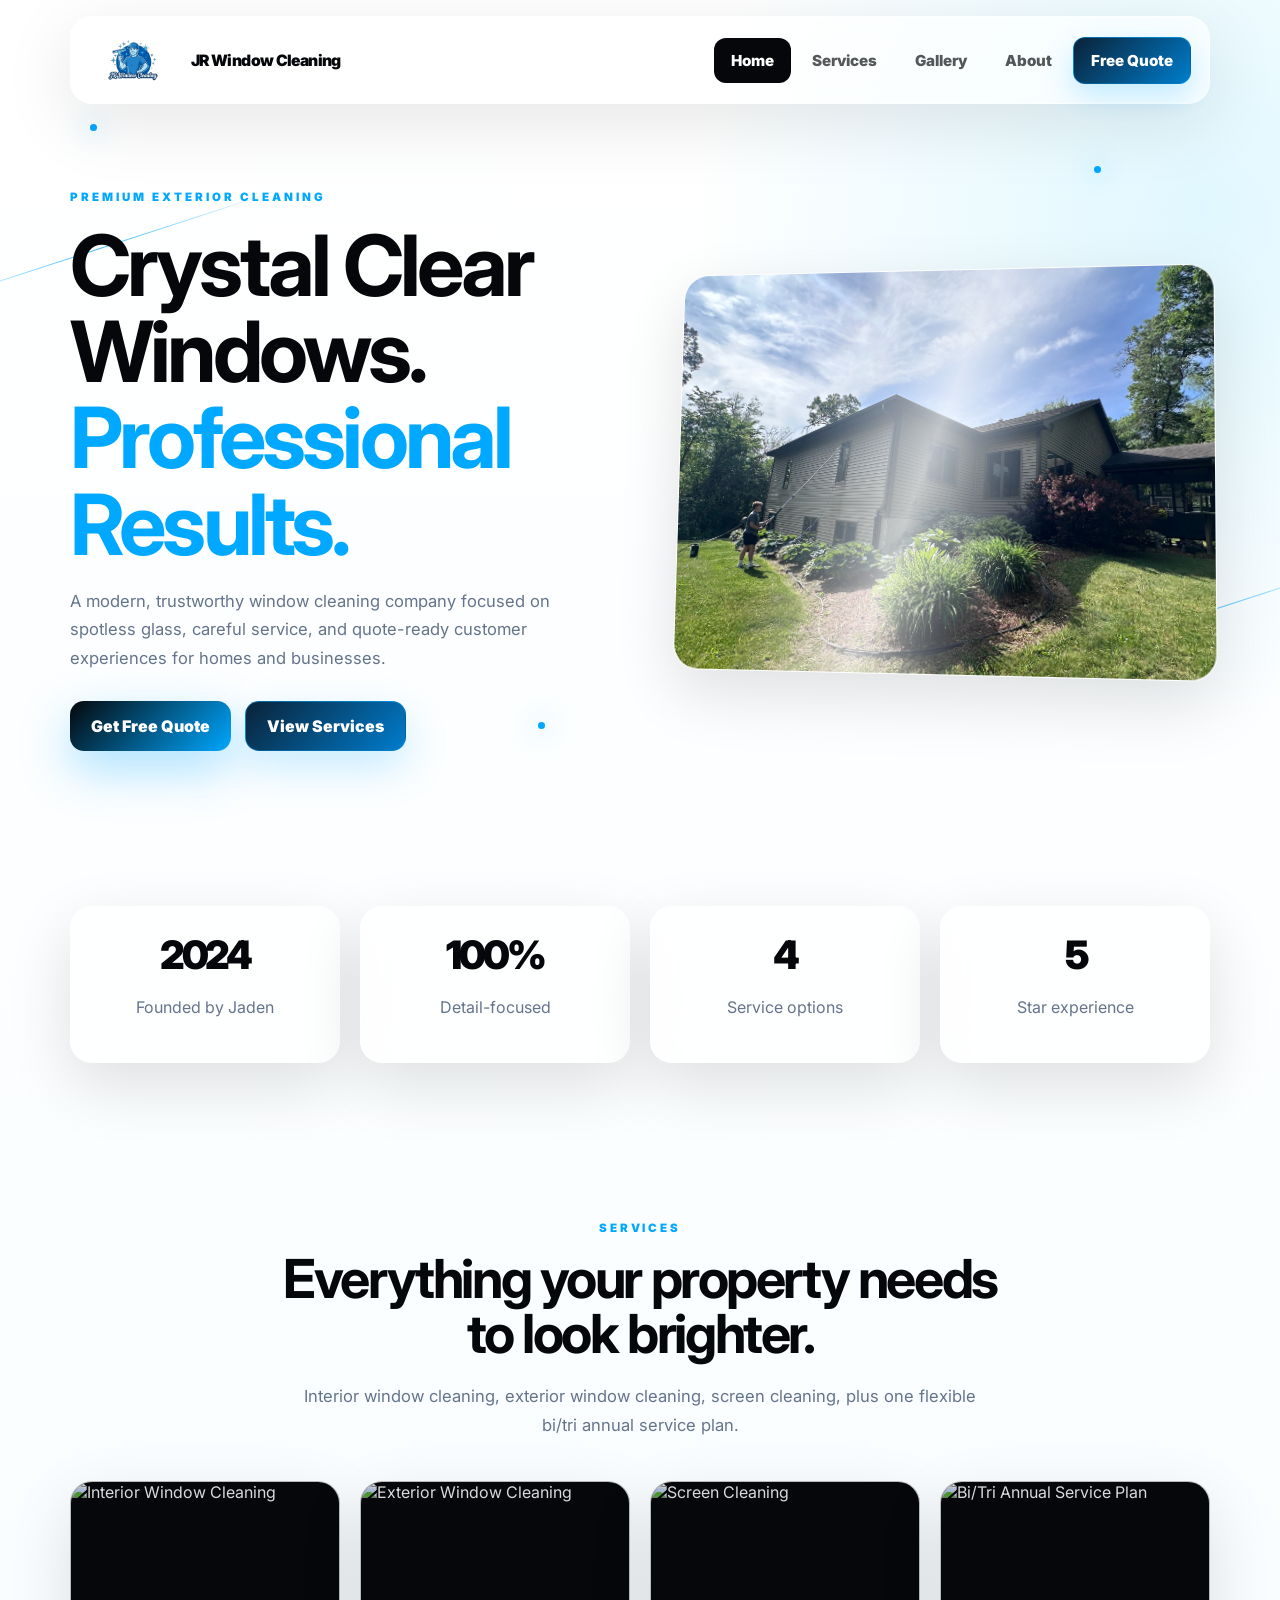
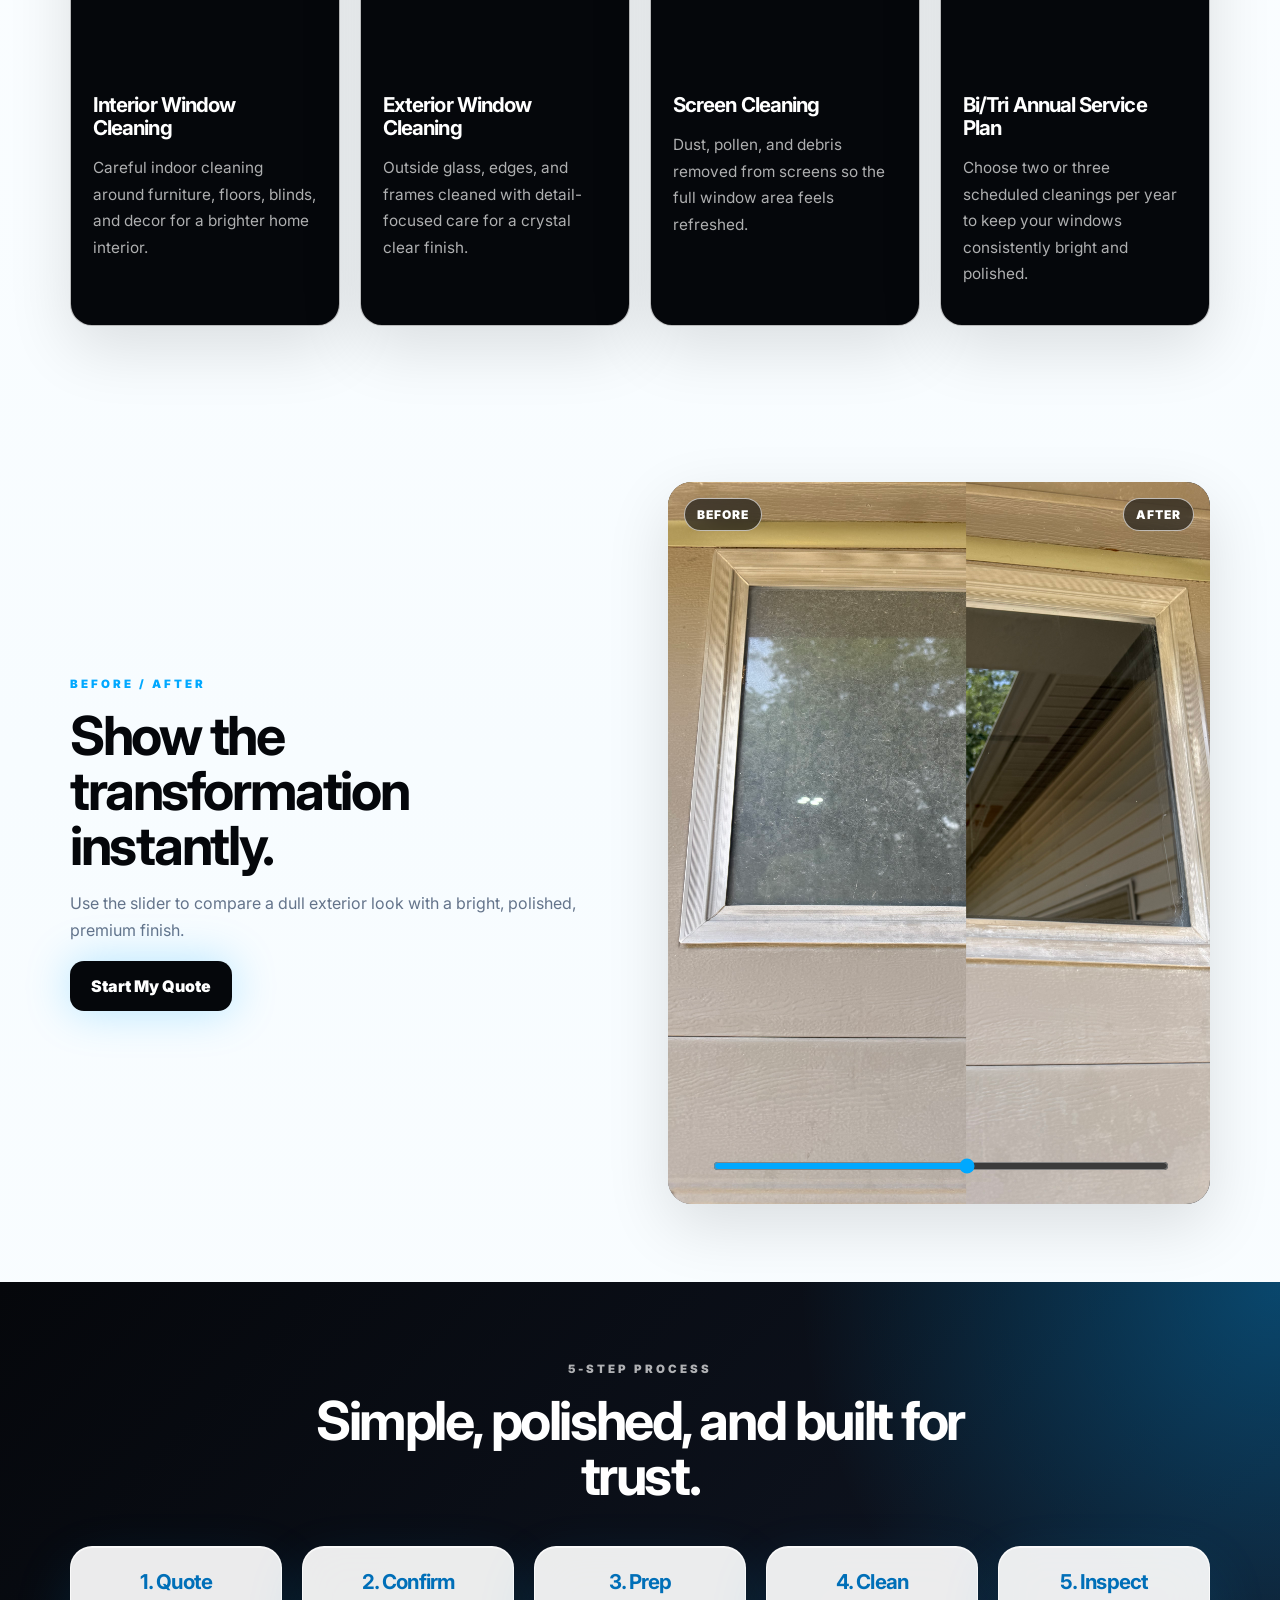
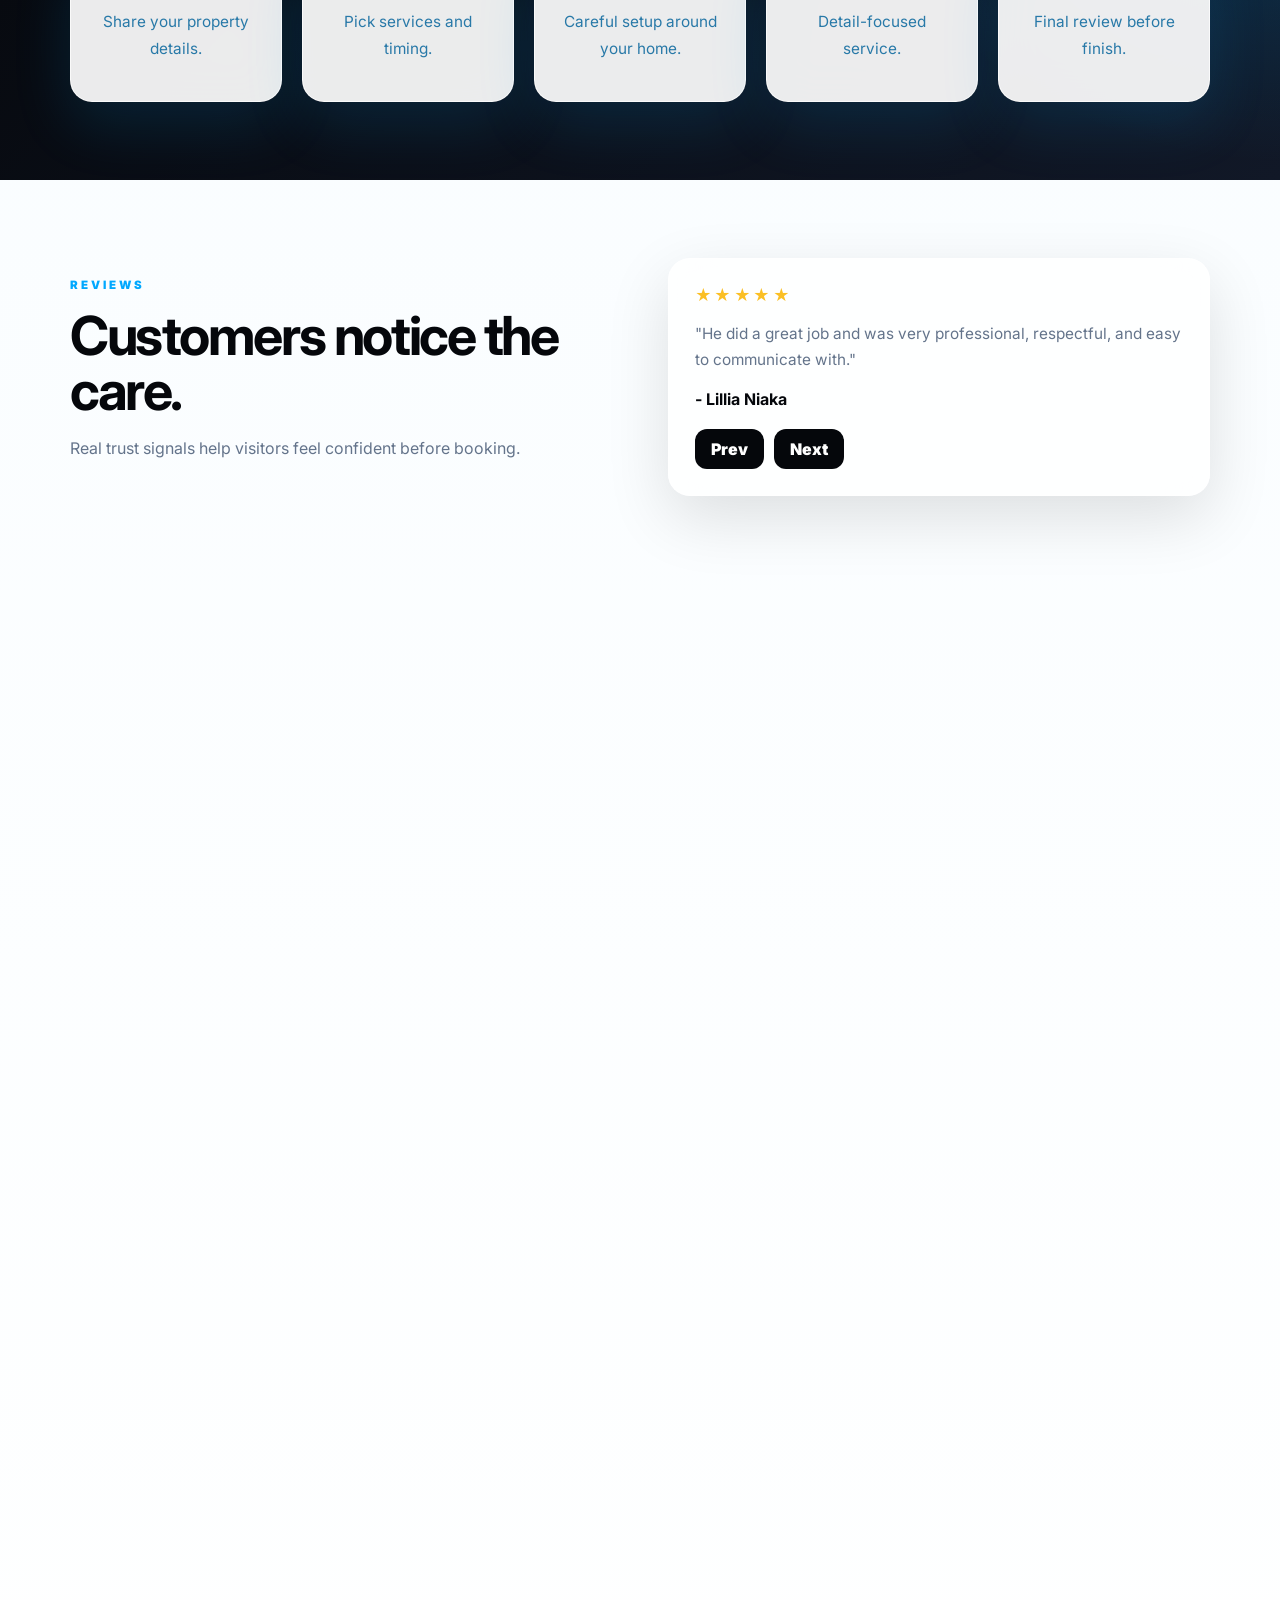
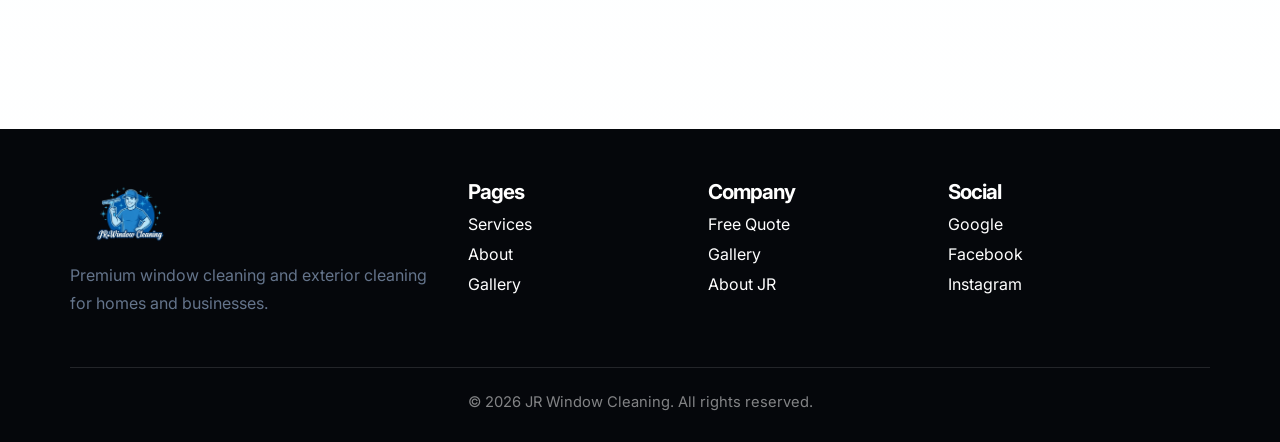
==== commit 45ed9f62: "Pictures 50% done" ====
--- a/index.html
+++ b/index.html
@@ -16,8 +16,8 @@
     <nav class="nav-links">
       <a class="active" href="index.html">Home</a>
       <a href="services.html">Services</a>
+      <a href="gallery.html">Gallery</a>
       <a href="about.html">About</a>
-      <a href="gallery.html">Gallery</a>
       <a class="quote-link" href="free-quote.html">Free Quote</a>
     </nav>
     <button class="nav-toggle" aria-label="Open menu">☰</button>
@@ -40,7 +40,7 @@
         </div>
         <div class="hero-visual reveal">
           <div class="visual-card">
-            <img src="https://images.unsplash.com/photo-1600566753151-384129cf4e3e?auto=format&fit=crop&w=1300&q=85" alt="Luxury home with clean windows">
+            <img src="public/home-starter-image.jpeg" alt="Freshly cleaned residential windows">
           </div>
         </div>
       </div>
@@ -75,8 +75,10 @@
           <a class="btn dark" href="free-quote.html">Start My Quote</a>
         </div>
         <div class="before-after reveal" data-before-after>
-          <img src="https://images.unsplash.com/photo-1600607687920-4e2a09cf159d?auto=format&fit=crop&w=1200&q=80" alt="Before cleaning">
-          <img class="after" src="https://images.unsplash.com/photo-1600585154526-990dced4db0d?auto=format&fit=crop&w=1200&q=80" alt="After cleaning">
+          <span class="before-after-tag before">Before</span>
+          <span class="before-after-tag after-label">After</span>
+          <img src="public/after.jpeg" alt="After window cleaning">
+          <img class="after" src="public/before.jpeg" alt="Before window cleaning">
           <input type="range" min="8" max="92" value="55" aria-label="Before and after slider">
         </div>
       </div>
--- a/styles.css
+++ b/styles.css
@@ -307,13 +307,12 @@
 
 .hero-visual {
   position: relative;
-  min-height: 480px;
+  min-height: auto;
   perspective: 1200px;
 }
 
 .visual-card {
-  position: absolute;
-  inset: 0;
+  position: relative;
   overflow: hidden;
   border: 1px solid rgba(255, 255, 255, 0.7);
   border-radius: 26px;
@@ -325,8 +324,9 @@
 
 .visual-card img {
   width: 100%;
-  height: 100%;
-  object-fit: cover;
+  height: auto;
+  object-fit: contain;
+  object-position: center;
 }
 
 .visual-card::after {
@@ -527,20 +527,25 @@
 .before-after {
   position: relative;
   overflow: hidden;
-  height: 430px;
+  width: 100%;
+  height: auto;
   border-radius: 24px;
+  background: #0b1118;
   box-shadow: var(--shadow);
 }
 
 .before-after img {
+  display: block;
+  position: relative;
+  width: 100%;
+  height: auto;
+  object-fit: contain;
+}
+
+.before-after .after {
   position: absolute;
   inset: 0;
-  width: 100%;
   height: 100%;
-  object-fit: cover;
-}
-
-.before-after .after {
   clip-path: inset(0 45% 0 0);
 }
 
@@ -554,26 +559,53 @@
   accent-color: var(--blue);
 }
 
+.before-after-tag {
+  position: absolute;
+  top: 16px;
+  z-index: 6;
+  padding: 8px 12px;
+  border-radius: 999px;
+  border: 1px solid rgba(255, 255, 255, 0.65);
+  color: var(--white);
+  background: rgba(5, 7, 11, 0.58);
+  backdrop-filter: blur(8px);
+  font-size: 0.75rem;
+  font-weight: 900;
+  letter-spacing: 0.08em;
+  text-transform: uppercase;
+}
+
+.before-after-tag.before {
+  left: 16px;
+}
+
+.before-after-tag.after-label {
+  right: 16px;
+}
+
 .gallery-grid {
-  grid-template-columns: repeat(auto-fit, minmax(260px, 1fr));
+  grid-template-columns: repeat(4, minmax(0, 1fr));
+  gap: 12px;
+  align-items: start;
 }
 
 .gallery-item {
   position: relative;
   overflow: hidden;
-  min-height: 280px;
-  border-radius: 22px;
+  min-height: 0;
+  border-radius: 16px;
   box-shadow: var(--shadow);
+  align-self: start;
 }
 
 .gallery-item.tall {
-  min-height: 390px;
+  min-height: 0;
 }
 
 .gallery-item img {
   width: 100%;
-  height: 100%;
-  object-fit: cover;
+  height: auto;
+  object-fit: contain;
   transition: 0.6s ease;
 }
 
@@ -886,7 +918,7 @@
   }
 
   .hero-visual {
-    min-height: 410px;
+    min-height: auto;
     max-width: 680px;
     width: 100%;
     margin: 0 auto;
@@ -989,23 +1021,23 @@
   .services-grid,
   .process-grid,
   .reviews-grid,
-  .gallery-grid,
   .footer-grid {
     grid-template-columns: 1fr;
   }
 
+  .gallery-grid {
+    grid-template-columns: repeat(2, minmax(0, 1fr));
+    gap: 10px;
+  }
+
   .hero-visual {
-    min-height: 330px;
+    min-height: auto;
   }
 
   .hero-badge {
     position: static;
     display: inline-flex;
     margin: 10px 8px 0 0;
-  }
-
-  .before-after {
-    height: 320px;
   }
 
   .stat-card,
@@ -1024,7 +1056,7 @@
 
   .gallery-item,
   .gallery-item.tall {
-    min-height: 300px;
+    min-height: 0;
   }
 
   .cta {
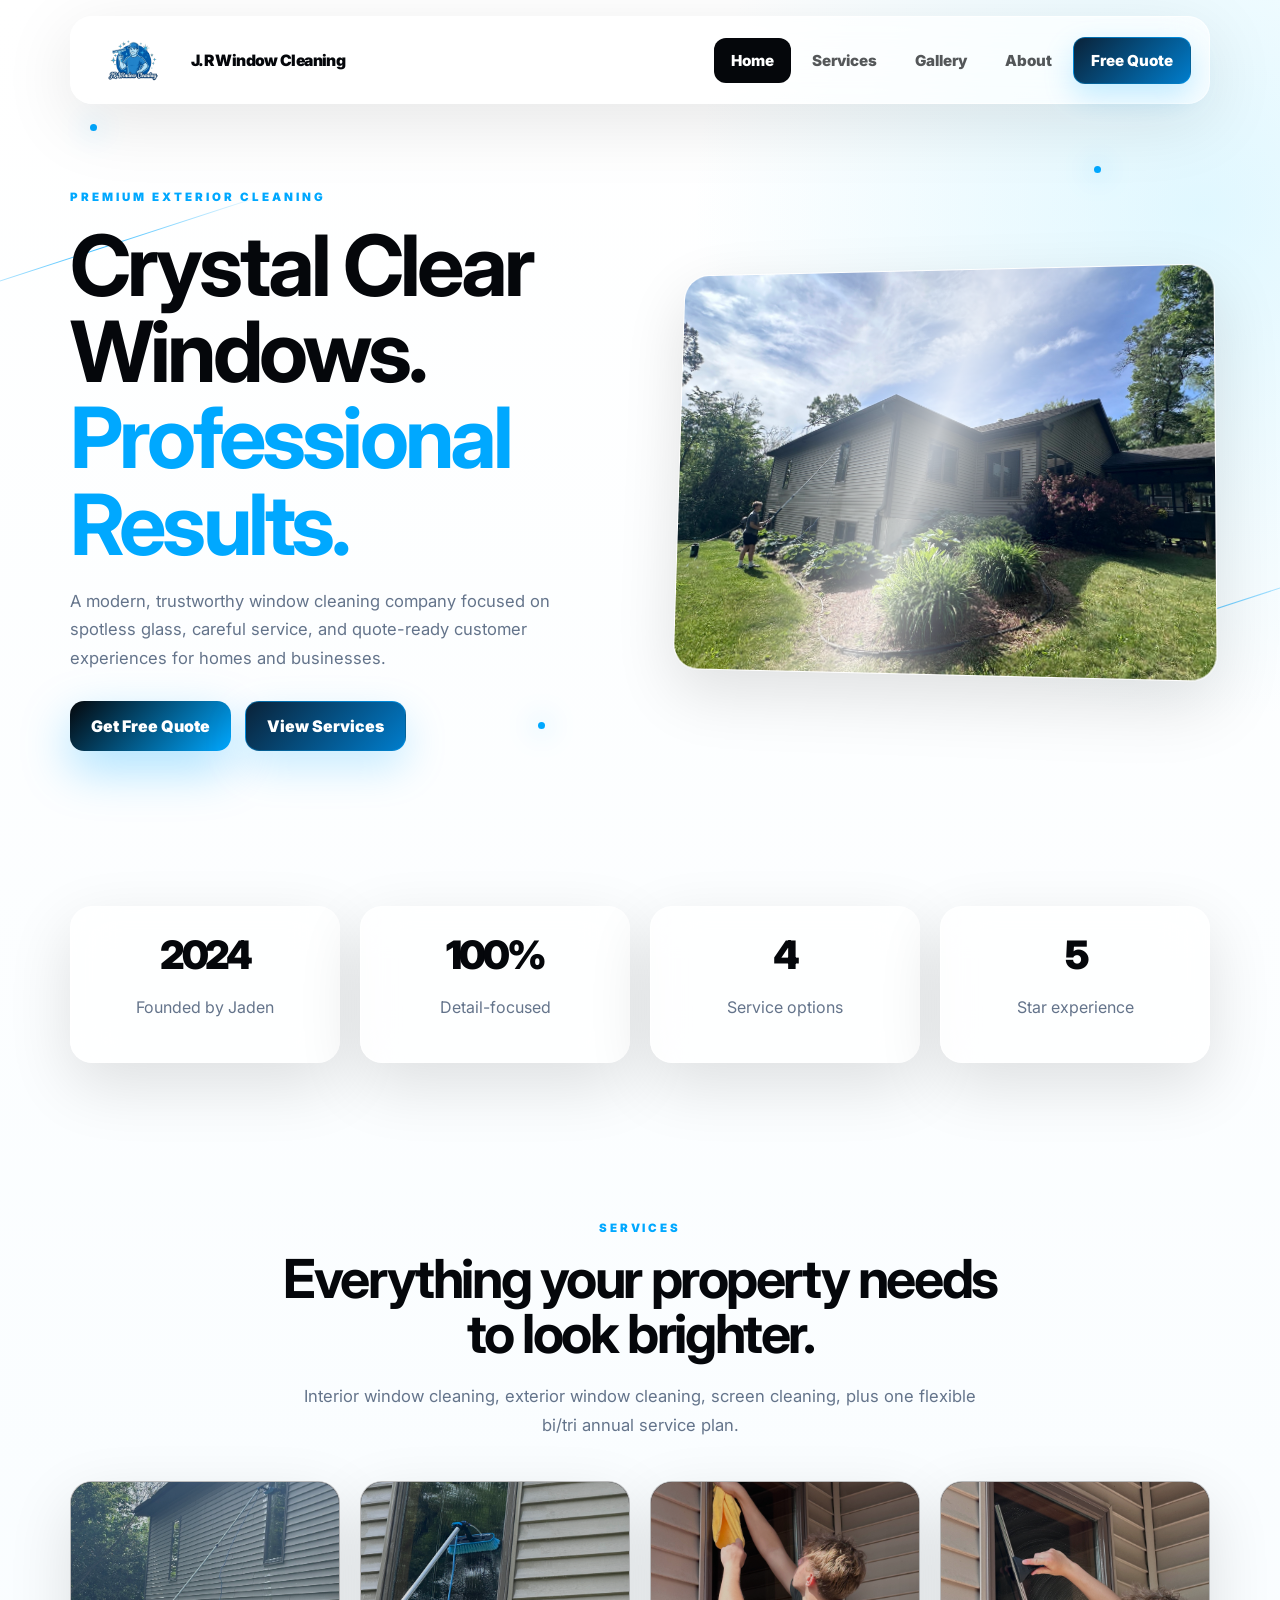
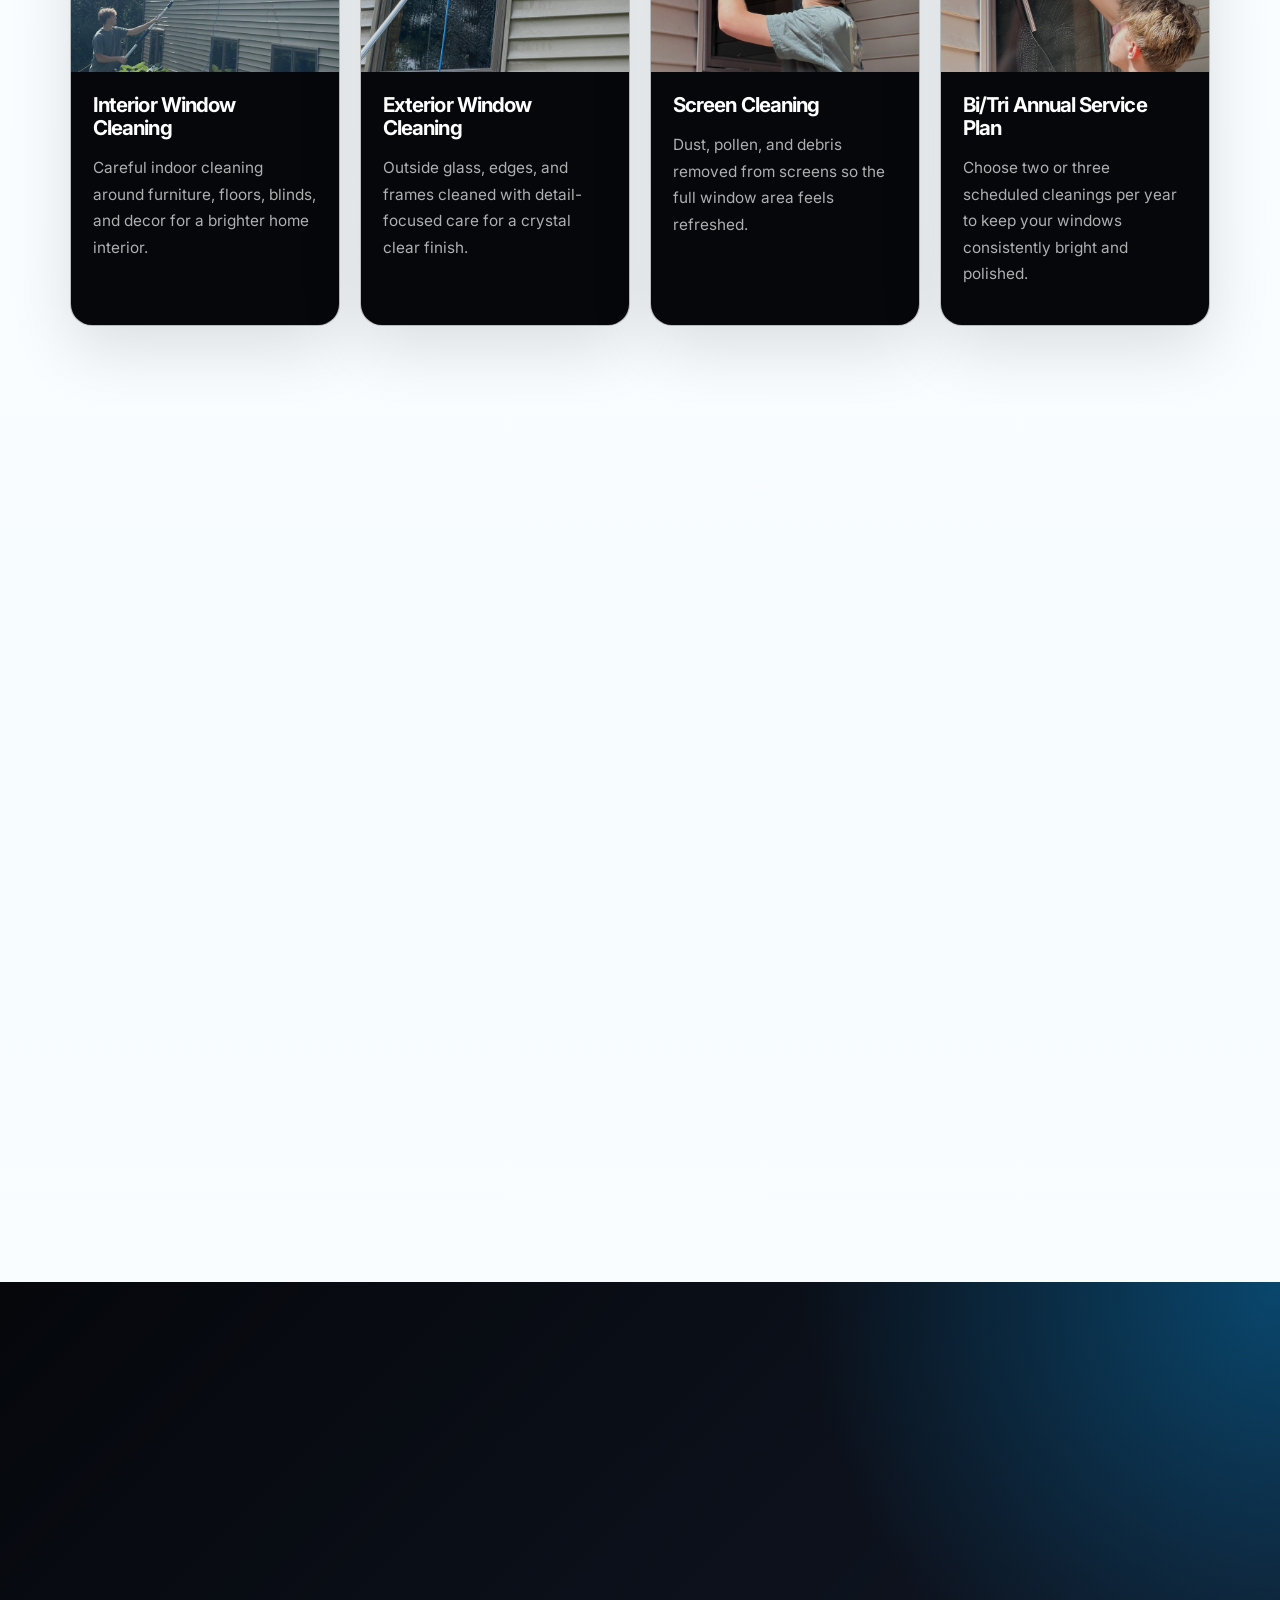
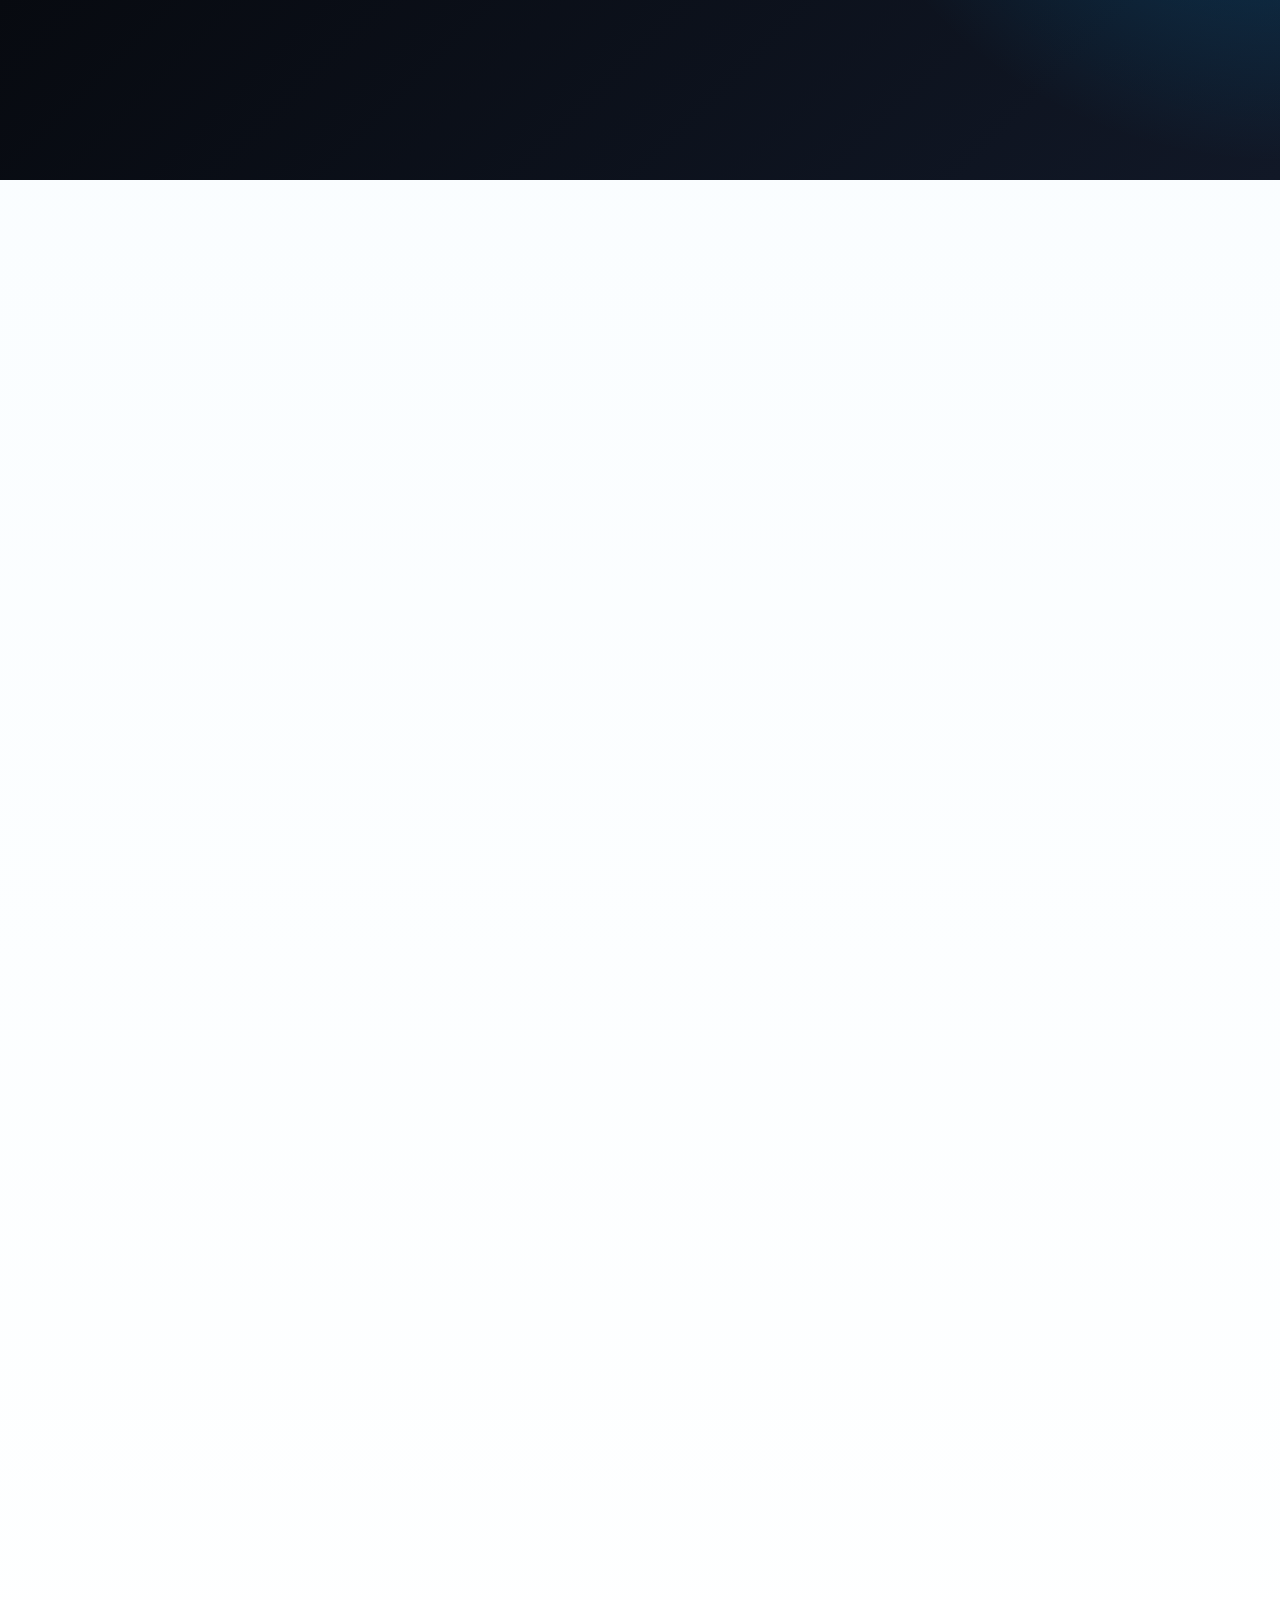
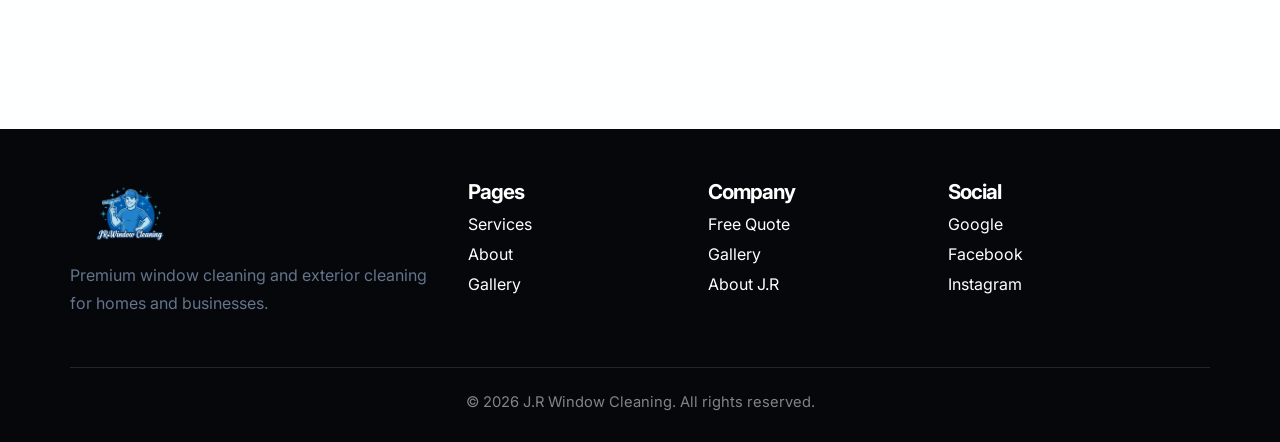
==== commit b9620261: "J.R. Update" ====
--- a/index.html
+++ b/index.html
@@ -3,8 +3,8 @@
 <head>
   <meta charset="UTF-8">
   <meta name="viewport" content="width=device-width, initial-scale=1.0">
-  <meta name="description" content="JR Window Cleaning provides premium interior window cleaning, exterior window cleaning, screen cleaning, and a recurring bi/tri annual service plan.">
-  <title>JR Window Cleaning | Crystal Clear Windows. Professional Results.</title>
+  <meta name="description" content="J.R Window Cleaning provides premium interior window cleaning, exterior window cleaning, screen cleaning, and a recurring bi/tri annual service plan.">
+  <title>J.R Window Cleaning | Crystal Clear Windows. Professional Results.</title>
   <link rel="preconnect" href="https://fonts.googleapis.com">
   <link rel="preconnect" href="https://fonts.gstatic.com" crossorigin>
   <link href="https://fonts.googleapis.com/css2?family=Inter:wght@400;500;600;700;800;900&display=swap" rel="stylesheet">
@@ -12,7 +12,7 @@
 </head>
 <body>
   <header class="navbar">
-    <a class="brand" href="index.html"><img src="JR Windows Logo Transparent.png" alt="JR Window Cleaning logo"><span>JR Window Cleaning</span></a>
+    <a class="brand" href="index.html"><img src="JR Windows Logo Transparent.png" alt="J.R Window Cleaning logo"><span>J.R Window Cleaning</span></a>
     <nav class="nav-links">
       <a class="active" href="index.html">Home</a>
       <a href="services.html">Services</a>
@@ -123,7 +123,7 @@
         </div>
         <div class="faq-list">
           <article class="faq-item reveal open"><button class="faq-question">Do you clean interior and exterior windows? <span>+</span></button><p class="faq-answer">Yes. You can request interior, exterior, or a full refresh with screens and sills.</p></article>
-          <article class="faq-item reveal"><button class="faq-question">Do you offer recurring service plans? <span>+</span></button><p class="faq-answer">Yes. JR Window Cleaning offers a bi/tri annual service plan with either two or three scheduled cleanings throughout the year.</p></article>
+          <article class="faq-item reveal"><button class="faq-question">Do you offer recurring service plans? <span>+</span></button><p class="faq-answer">Yes. J.R Window Cleaning offers a bi/tri annual service plan with either two or three scheduled cleanings throughout the year.</p></article>
           <article class="faq-item reveal"><button class="faq-question">How do I get a quote? <span>+</span></button><p class="faq-answer">Use the free quote page and share your service needs, timing, and approximate window count.</p></article>
         </div>
       </div>
@@ -131,7 +131,7 @@
 
     <section class="container cta reveal">
       <p class="eyebrow">Ready for clearer windows?</p>
-      <h2>Get a free quote from JR Window Cleaning.</h2>
+      <h2>Get a free quote from J.R Window Cleaning.</h2>
       <p class="lead">Clean windows, bright curb appeal, and a professional experience from start to finish.</p>
       <a class="btn light" href="free-quote.html">Get Free Quote</a>
     </section>
@@ -139,12 +139,12 @@
 
   <footer class="footer">
     <div class="container footer-grid">
-      <div><img src="JR Windows Logo Transparent.png" alt="JR Window Cleaning logo"><p>Premium window cleaning and exterior cleaning for homes and businesses.</p></div>
+      <div><img src="JR Windows Logo Transparent.png" alt="J.R Window Cleaning logo"><p>Premium window cleaning and exterior cleaning for homes and businesses.</p></div>
       <div><h3>Pages</h3><a href="services.html">Services</a><a href="about.html">About</a><a href="gallery.html">Gallery</a></div>
-      <div><h3>Company</h3><a href="free-quote.html">Free Quote</a><a href="gallery.html">Gallery</a><a href="about.html">About JR</a></div>
+      <div><h3>Company</h3><a href="free-quote.html">Free Quote</a><a href="gallery.html">Gallery</a><a href="about.html">About J.R</a></div>
       <div><h3>Social</h3><a href="#">Google</a><a href="#">Facebook</a><a href="#">Instagram</a></div>
     </div>
-    <p class="footer-copy">© 2026 JR Window Cleaning. All rights reserved.</p>
+    <p class="footer-copy">© 2026 J.R Window Cleaning. All rights reserved.</p>
   </footer>
 
   <script src="script.js"></script>
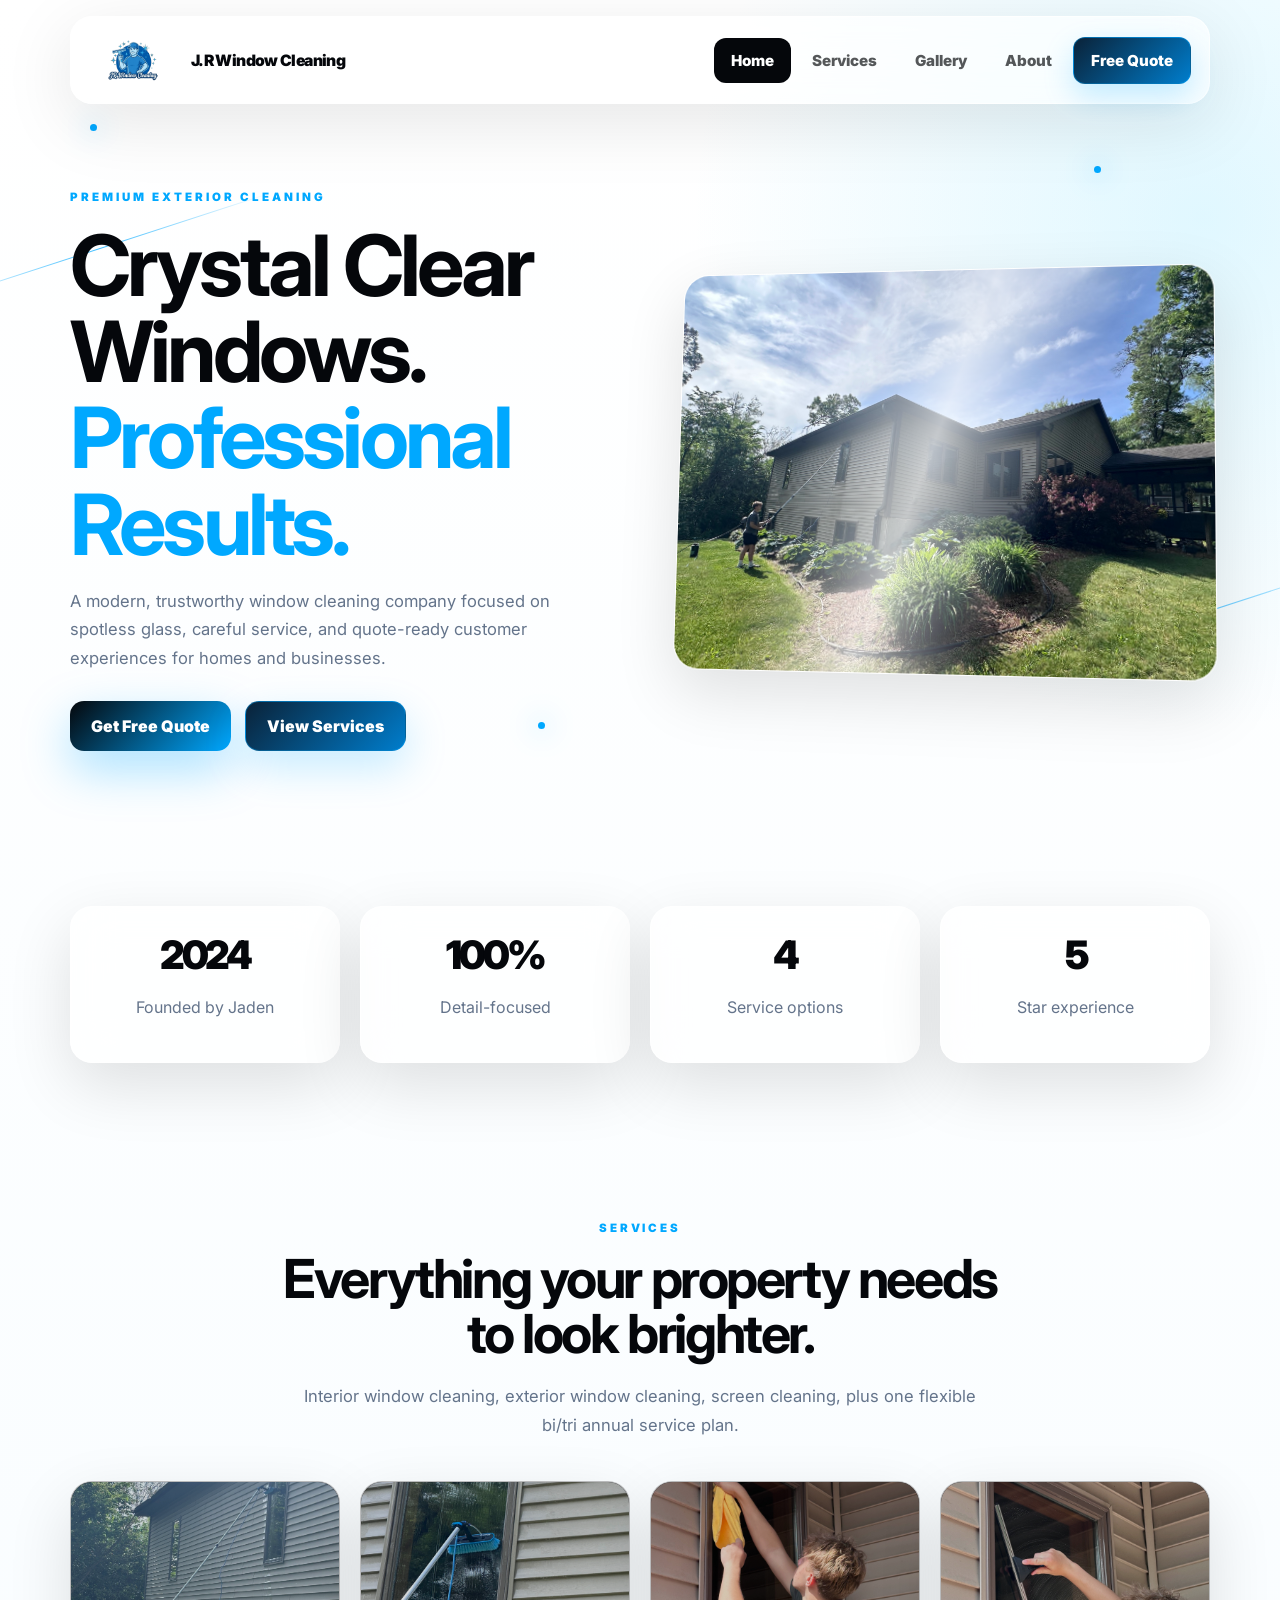
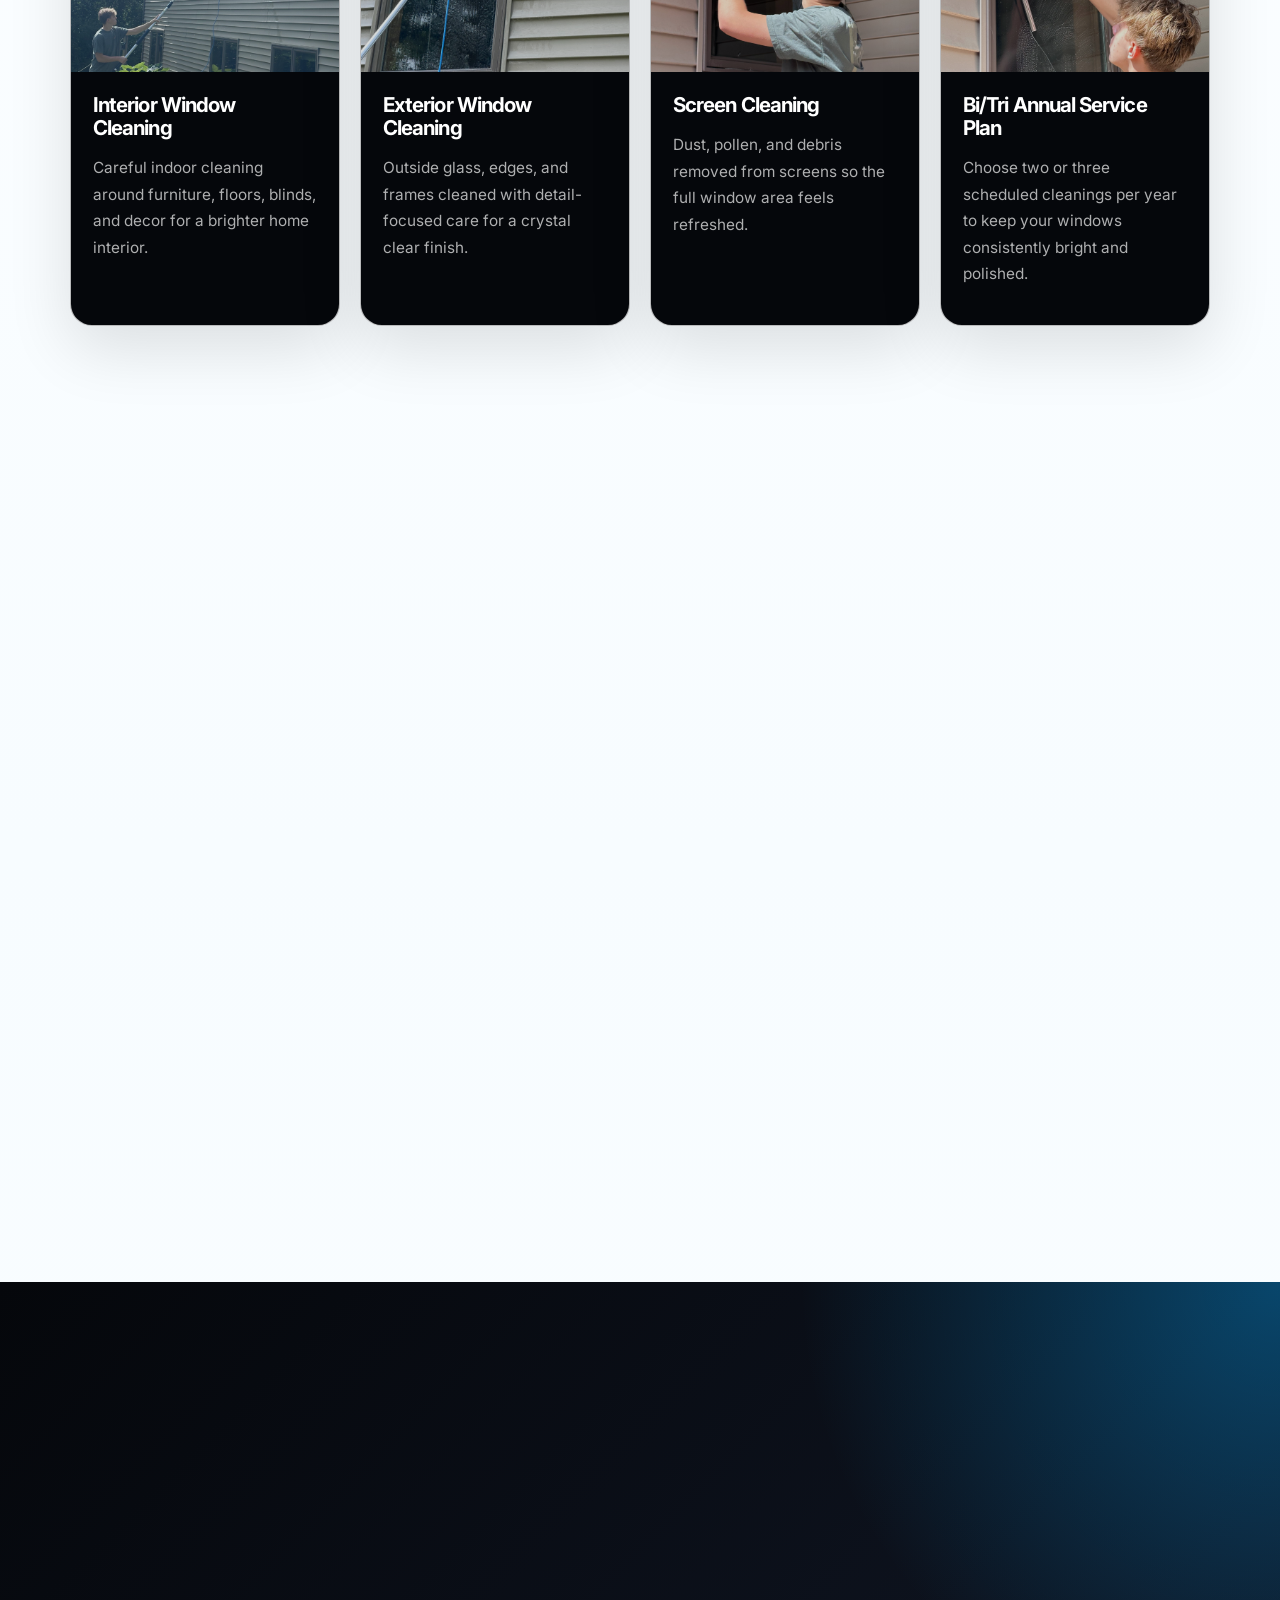
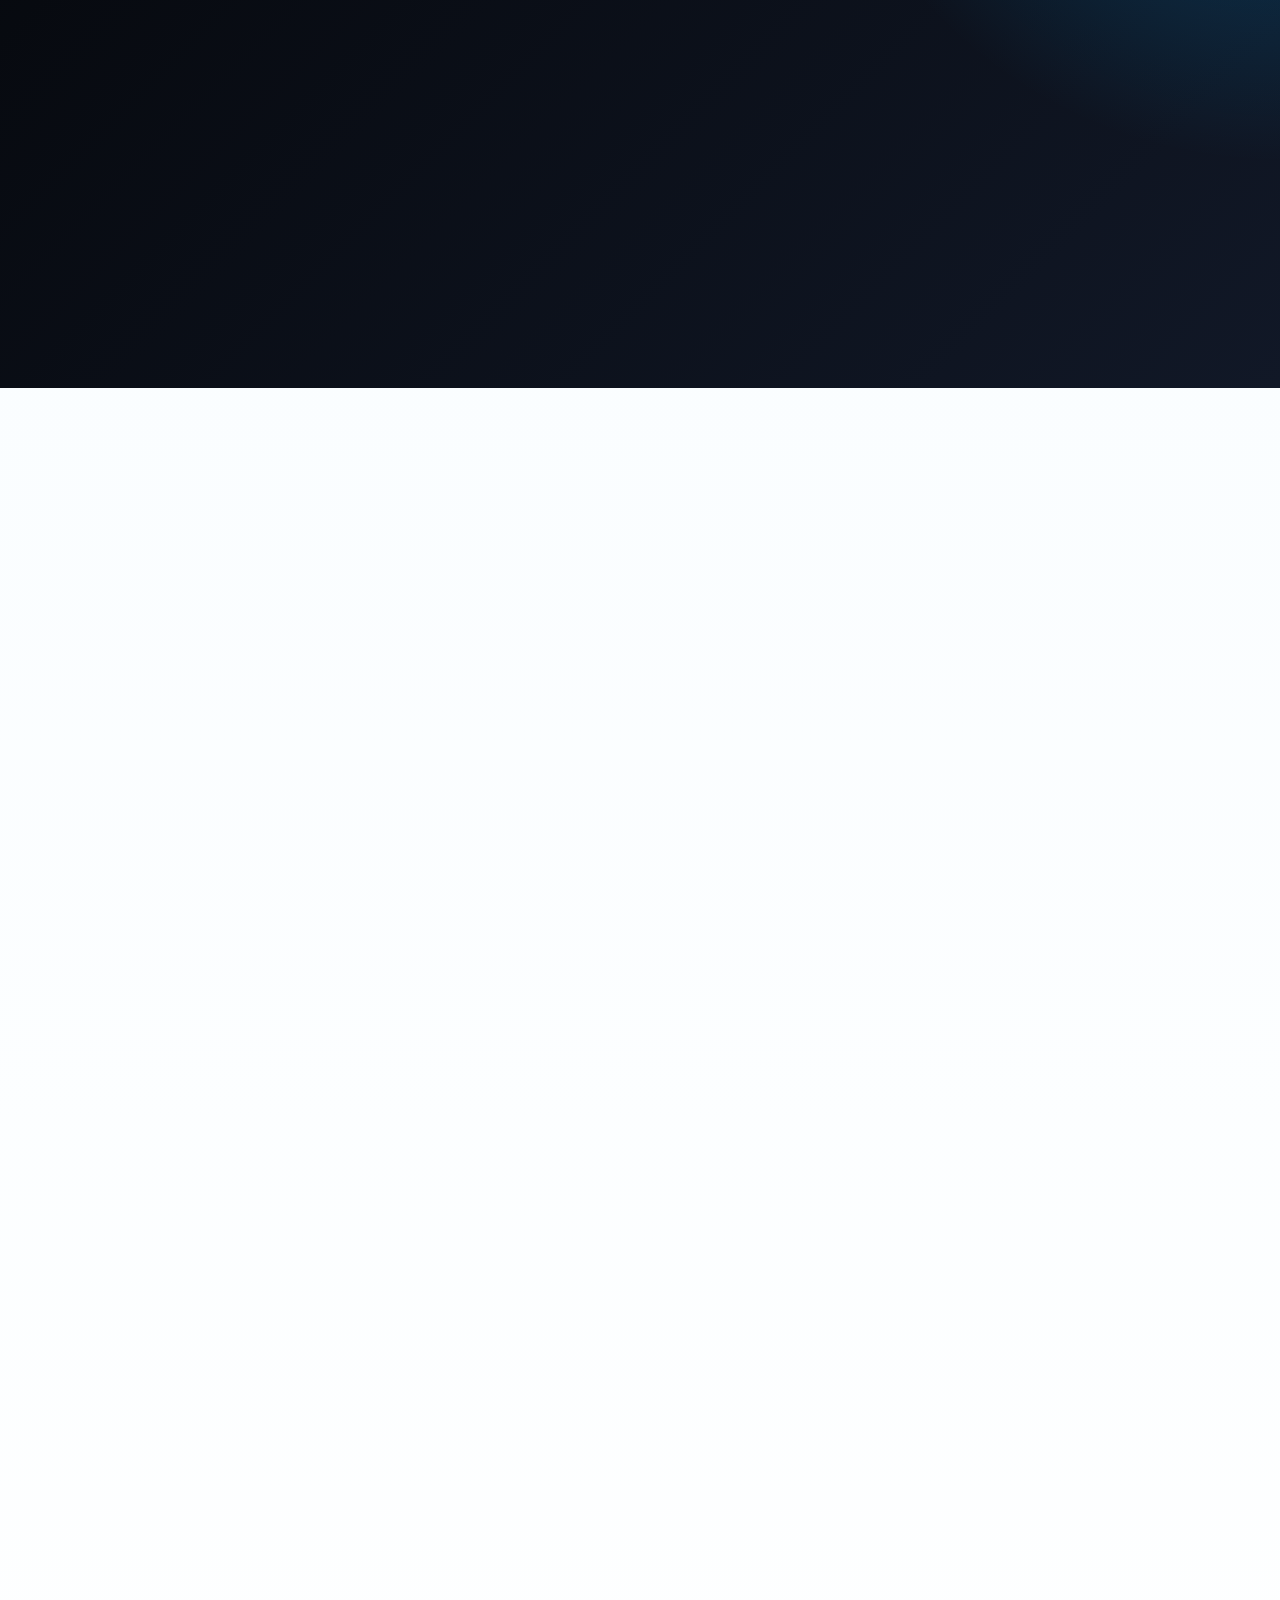
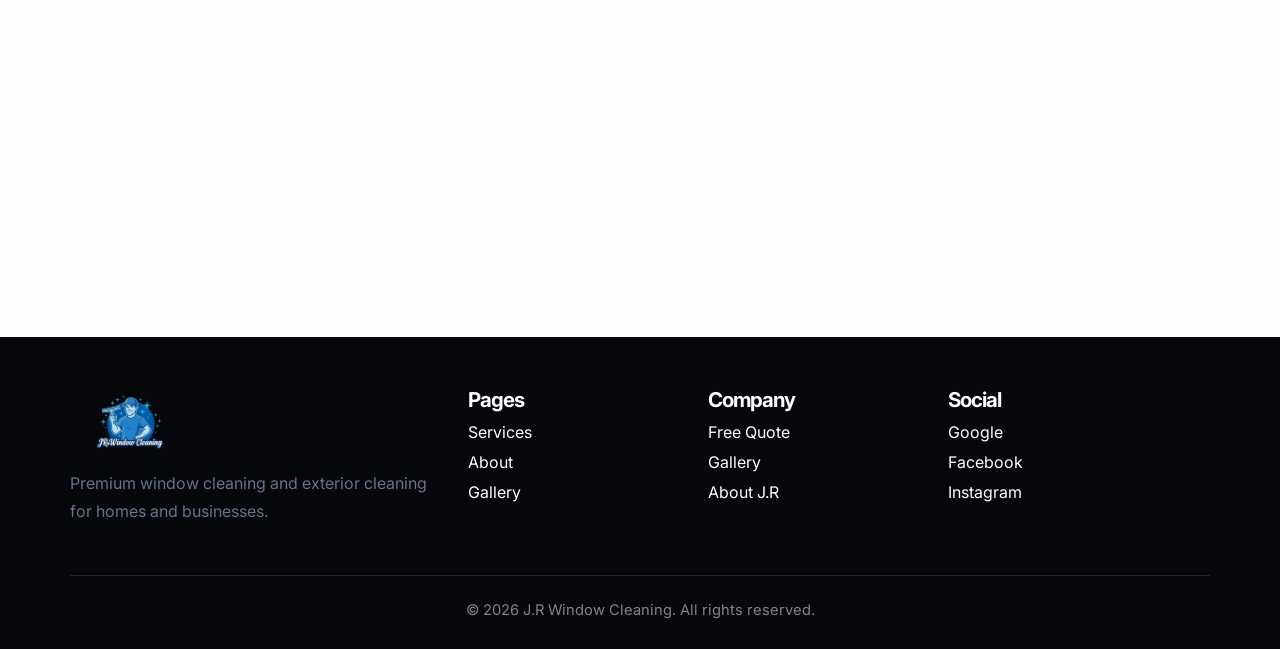
==== commit 6719cc8c: "Updated Info for Steps" ====
--- a/index.html
+++ b/index.html
@@ -91,11 +91,11 @@
           <h2>Simple, polished, and built for trust.</h2>
         </div>
         <div class="process-grid">
-          <article class="process-card reveal"><h3>1. Quote</h3><p>Share your property details.</p></article>
-          <article class="process-card reveal"><h3>2. Confirm</h3><p>Pick services and timing.</p></article>
-          <article class="process-card reveal"><h3>3. Prep</h3><p>Careful setup around your home.</p></article>
-          <article class="process-card reveal"><h3>4. Clean</h3><p>Detail-focused service.</p></article>
-          <article class="process-card reveal"><h3>5. Inspect</h3><p>Final review before finish.</p></article>
+          <article class="process-card reveal"><h3>1. Full Walkthrough</h3><p>We start with a thorough inspection of your windows, frames, and surrounding areas, because a great clean begins with knowing exactly what we're working with.</p></article>
+          <article class="process-card reveal"><h3>2. Pure Water Technology</h3><p>Our professional water-fed pole systems use purified, mineral-free water to clean your windows safely from the ground, delivering a spotless finish every time.</p></article>
+          <article class="process-card reveal"><h3>3. Total Frame &amp; Glass Cleaning</h3><p>We scrub both the glass and frames to remove dirt, pollen, and buildup, giving you a deep, thorough clean rather than just a quick surface wipe.</p></article>
+          <article class="process-card reveal"><h3>4. Pure Water Rinse</h3><p>Your windows are rinsed with pure water and left to dry naturally, leaving a crystal-clear, streak-free finish with zero residue.</p></article>
+          <article class="process-card reveal"><h3>5. Final Quality Inspection</h3><p>Before we leave, we do a final walkthrough to make sure every window meets our standards, backed by our 100% satisfaction guarantee.</p></article>
         </div>
       </div>
     </section>
